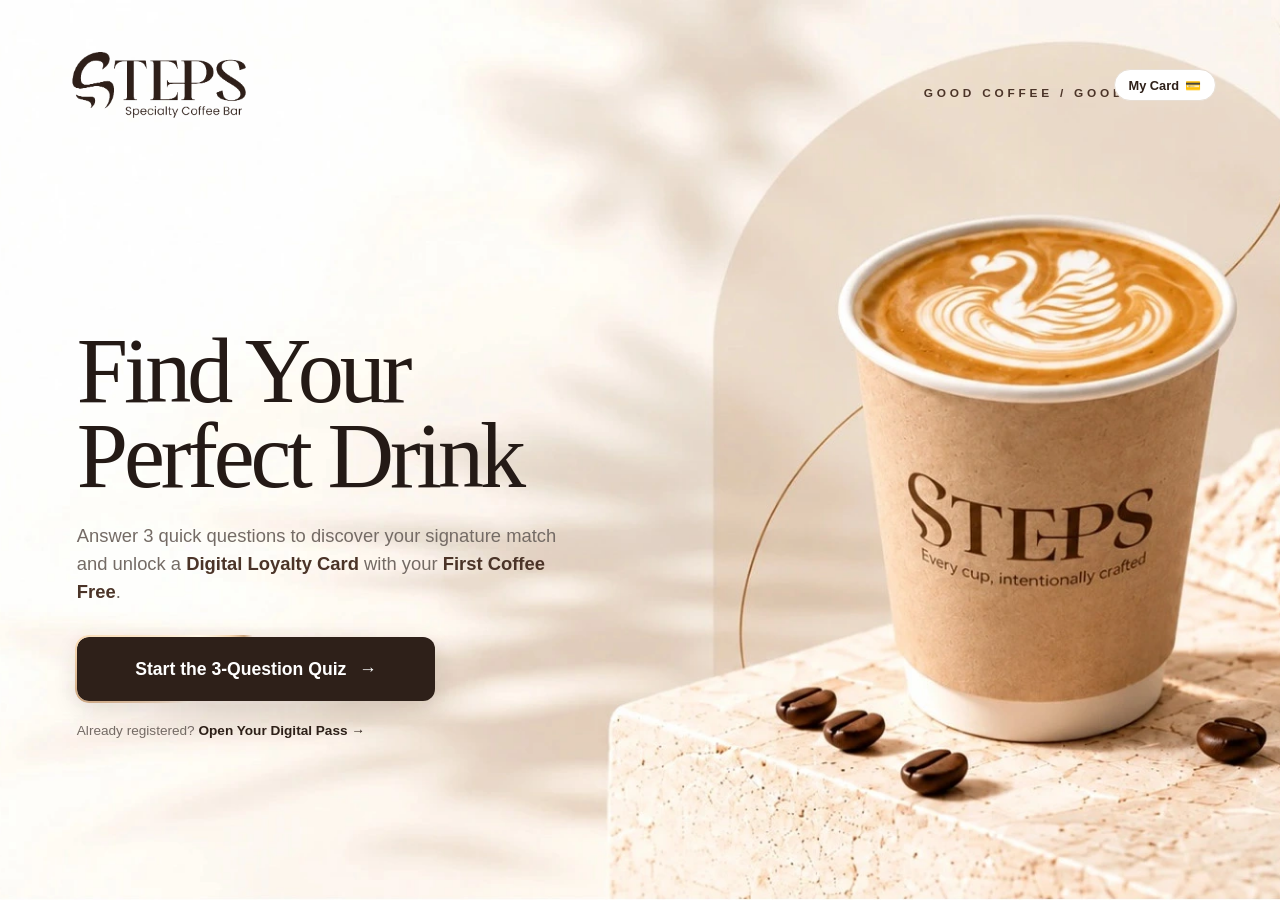
==== index.html @ a119cd67 "feat: STEPS Coffee Bar Quiz Funnel & Loyalty Portal production codebase" ====
<!doctype html>
<html lang="en">
<head>
    <meta charset="utf-8">
    <meta name="viewport" content="width=device-width, initial-scale=1">
    <meta name="theme-color" content="#fbf9f6">
    <meta name="description" content="Discover your perfect STEPS drink, claim your Digital Loyalty Card, and enjoy your first coffee free!">
    <title>Find Your Perfect Drink | STEPS Loyalty Card</title>
    <meta property="og:title" content="Find Your Perfect Drink | STEPS">
    <meta property="og:description" content="Take the 3-question quiz, discover your matched drink, and get a digital loyalty card with your first coffee free!">
    <meta property="og:type" content="website">
    <meta property="og:image" content="assets/images/banner-desktop.webp">
    <link rel="icon" type="image/png" href="assets/images/favicon.png">
    <link rel="preload" href="assets/images/steps-logo-brown.webp" as="image" type="image/webp">
    <link rel="stylesheet" href="assets/css/app.css">
    <script>
        window.STEPS_QUIZ = {
            submitUrl: "api/submit.php",
            totalQuestions: 3
        };
    </script>
    <script src="assets/js/app.js" defer></script>
</head>
<body>
<noscript><div class="noscript">Please enable JavaScript to take the quiz.</div></noscript>

<main class="app-shell" id="quiz-app">
    <!-- Header -->
    <header class="site-header" aria-label="STEPS Specialty Coffee Bar">
        <a href="#" class="brand-link" data-action="reset" aria-label="Go to start">
            <img class="brand-logo" src="assets/images/steps-logo-brown.webp" width="562" height="245" alt="STEPS Specialty Coffee Bar">
        </a>
        <div class="header-progress" id="header-progress" hidden>
            <div class="progress-track" aria-hidden="true"><span id="progress-fill"></span></div>
            <span class="progress-count" id="progress-count">01 / 03</span>
        </div>
        <div class="header-nav-right" id="header-nav-right">
            <a href="/card" class="header-card-btn">
                <span>My Card</span> 💳
            </a>
        </div>
    </header>

    <!-- SCREEN 1: Landing -->
    <section class="screen landing-screen is-active" data-screen="landing" aria-labelledby="landing-title">
        <p class="landing-strapline">
            <span class="landing-strapline-mobile">GOOD COFFEE FINDS GOOD PEOPLE</span>
            <span class="landing-strapline-desktop">GOOD COFFEE / GOOD PEOPLE</span>
        </p>
        <div class="landing-copy">
            <h1 id="landing-title">Find Your<br> Perfect Drink</h1>
            <p class="landing-subhead">Answer 3 quick questions to discover your signature match and unlock a <strong>Digital Loyalty Card</strong> with your <strong>First Coffee Free</strong>.</p>
            <button class="button button-primary" type="button" data-action="start">
                Start the 3-Question Quiz <span aria-hidden="true">→</span>
            </button>
            <p class="landing-existing-member">
                Already registered? <a href="/card">Open Your Digital Pass →</a>
            </p>
        </div>
        <div class="landing-visual" aria-hidden="true">
            <picture>
                <source media="(min-width: 900px)" srcset="assets/images/hero-bg.webp" type="image/webp">
                <img src="assets/images/mobile-bg.webp" width="941" height="1672" alt="STEPS Coffee">
            </picture>
        </div>
    </section>

    <!-- SCREEN 2: Question 1 (The Base) -->
    <section class="screen question-screen" data-screen="question" data-step="1" aria-labelledby="q1-title" hidden>
        <form class="question-form" data-question="q1">
            <fieldset>
                <legend class="visually-hidden">What are you in the mood for?</legend>
                <p class="eyebrow">Q1 — THE BASE</p>
                <h2 id="q1-title">What are you in the mood for?</h2>
                <div class="option-grid option-grid-4">
                    <label class="option-card">
                        <input type="radio" name="q1" value="iced_spanish_latte">
                        <span class="option-check" aria-hidden="true"></span>
                        <span class="option-icon">
                            <svg viewBox="0 0 24 24" aria-hidden="true"><path d="M18 8h1a4 4 0 0 1 0 8h-1M2 8h16v9a4 4 0 0 1-4 4H6a4 4 0 0 1-4-4V8ZM6 2v3M10 2v3M14 2v3"/></svg>
                        </span>
                        <span class="option-text">
                            <strong>Iced espresso coffee</strong>
                            <small>Bold, rich & freshly pulled</small>
                        </span>
                    </label>

                    <label class="option-card">
                        <input type="radio" name="q1" value="strawberry_matcha">
                        <span class="option-check" aria-hidden="true"></span>
                        <span class="option-icon">
                            <svg viewBox="0 0 24 24" aria-hidden="true"><path d="M11 20A7 7 0 0 1 9.8 6.1C15.5 5 17 4.48 19 2c1 2 2 4.18 2 8 0 5.5-4.5 10-10 10Z"/><path d="M2 21c0-3 1.85-5.36 5.08-6C9.5 14.52 12 13 13 12"/></svg>
                        </span>
                        <span class="option-text">
                            <strong>Japanese green tea</strong>
                            <small>Ceremonial grade matcha</small>
                        </span>
                    </label>

                    <label class="option-card">
                        <input type="radio" name="q1" value="passionfruit_mojito">
                        <span class="option-check" aria-hidden="true"></span>
                        <span class="option-icon">
                            <svg viewBox="0 0 24 24" aria-hidden="true"><path d="M8 2h8l2 16a3 3 0 0 1-3 3H9a3 3 0 0 1-3-3L8 2ZM6 6h12M12 9a1 1 0 1 0 0-2 1 1 0 0 0 0 2ZM10 13a1 1 0 1 0 0-2 1 1 0 0 0 0 2ZM14 15a1 1 0 1 0 0-2 1 1 0 0 0 0 2Z"/></svg>
                        </span>
                        <span class="option-text">
                            <strong>Fizzy fruit soda</strong>
                            <small>Bubbly, crisp & thirst-quenching</small>
                        </span>
                    </label>

                    <label class="option-card">
                        <input type="radio" name="q1" value="mocha_frappe">
                        <span class="option-check" aria-hidden="true"></span>
                        <span class="option-icon">
                            <svg viewBox="0 0 24 24" aria-hidden="true"><path d="M5 9h14l-2 12H7L5 9ZM7 9a5 5 0 0 1 10 0M12 2l2 4"/></svg>
                        </span>
                        <span class="option-text">
                            <strong>Blended ice & coffee</strong>
                            <small>Thick, frosty & decadent</small>
                        </span>
                    </label>
                </div>
            </fieldset>
            <div class="screen-actions">
                <button class="back-button" type="button" data-action="back" aria-label="Go back">
                    <svg viewBox="0 0 24 24" aria-hidden="true"><path d="m15 18-6-6 6-6"/><path d="M9 12h10"/></svg>
                </button>
                <button class="button button-primary next-button" type="submit" disabled>Next <span aria-hidden="true">→</span></button>
            </div>
        </form>
    </section>

    <!-- SCREEN 3: Question 2 (Flavor Addition) -->
    <section class="screen question-screen" data-screen="question" data-step="2" aria-labelledby="q2-title" hidden>
        <form class="question-form" data-question="q2">
            <fieldset>
                <legend class="visually-hidden">What flavor do you want to pair with it?</legend>
                <p class="eyebrow">Q2 — FLAVOR ADDITION</p>
                <h2 id="q2-title">What flavor do you want to pair with it?</h2>
                <div class="option-grid option-grid-4">
                    <label class="option-card">
                        <input type="radio" name="q2" value="iced_spanish_latte">
                        <span class="option-check" aria-hidden="true"></span>
                        <span class="option-icon">
                            <svg viewBox="0 0 24 24" aria-hidden="true"><path d="M12 2.69l5.66 5.66a8 8 0 1 1-11.31 0z"/><path d="M8 14c1.5 1.5 3 2 4.5 1"/></svg>
                        </span>
                        <span class="option-text">
                            <strong>Sweet condensed milk</strong>
                            <small>With velvety espresso</small>
                        </span>
                    </label>

                    <label class="option-card">
                        <input type="radio" name="q2" value="strawberry_matcha">
                        <span class="option-check" aria-hidden="true"></span>
                        <span class="option-icon">
                            <svg viewBox="0 0 24 24" aria-hidden="true"><path d="M12 2a3 3 0 0 0-3 3c0 .3.05.6.14.88C6.1 7.2 4 10.2 4 14a8 8 0 0 0 16 0c0-3.8-2.1-6.8-5.14-8.12.09-.28.14-.58.14-.88a3 3 0 0 0-3-3Z"/><circle cx="9" cy="13" r="1"/><circle cx="15" cy="13" r="1"/><circle cx="12" cy="16" r="1"/></svg>
                        </span>
                        <span class="option-text">
                            <strong>Sweet strawberry</strong>
                            <small>With vibrant green tea</small>
                        </span>
                    </label>

                    <label class="option-card">
                        <input type="radio" name="q2" value="passionfruit_mojito">
                        <span class="option-check" aria-hidden="true"></span>
                        <span class="option-icon">
                            <svg viewBox="0 0 24 24" aria-hidden="true"><path d="M12 21a9 9 0 0 0 9-9c0-4.97-4.03-9-9-9-2.5 0-4.5 1-6 2.5L12 12l-6 6c1.5 1.5 3.5 3 6 3Z"/><circle cx="12" cy="12" r="2"/></svg>
                        </span>
                        <span class="option-text">
                            <strong>Passionfruit & mint</strong>
                            <small>With sparkling soda</small>
                        </span>
                    </label>

                    <label class="option-card">
                        <input type="radio" name="q2" value="mocha_frappe">
                        <span class="option-check" aria-hidden="true"></span>
                        <span class="option-icon">
                            <svg viewBox="0 0 24 24" aria-hidden="true"><rect x="3" y="3" width="18" height="18" rx="3"/><path d="M3 9h18M3 15h18M9 3v18M15 3v18"/></svg>
                        </span>
                        <span class="option-text">
                            <strong>Dark chocolate</strong>
                            <small>With blended roast coffee</small>
                        </span>
                    </label>
                </div>
            </fieldset>
            <div class="screen-actions">
                <button class="back-button" type="button" data-action="back" aria-label="Go back">
                    <svg viewBox="0 0 24 24" aria-hidden="true"><path d="m15 18-6-6 6-6"/><path d="M9 12h10"/></svg>
                </button>
                <button class="button button-primary next-button" type="submit" disabled>Next <span aria-hidden="true">→</span></button>
            </div>
        </form>
    </section>

    <!-- SCREEN 4: Question 3 (The Vibe) -->
    <section class="screen question-screen" data-screen="question" data-step="3" aria-labelledby="q3-title" hidden>
        <form class="question-form" data-question="q3">
            <fieldset>
                <legend class="visually-hidden">What is your vibe today?</legend>
                <p class="eyebrow">Q3 — THE VIBE</p>
                <h2 id="q3-title">What is your vibe today?</h2>
                <div class="option-grid option-grid-4">
                    <label class="option-card">
                        <input type="radio" name="q3" value="iced_spanish_latte">
                        <span class="option-check" aria-hidden="true"></span>
                        <span class="option-icon">
                            <svg viewBox="0 0 24 24" aria-hidden="true"><polygon points="12 2 15.09 8.26 22 9.27 17 14.14 18.18 21.02 12 17.77 5.82 21.02 7 14.14 2 9.27 8.91 8.26 12 2"/></svg>
                        </span>
                        <span class="option-text">
                            <strong>The classic favorite</strong>
                            <small>Timeless, proven & beloved</small>
                        </span>
                    </label>

                    <label class="option-card">
                        <input type="radio" name="q3" value="strawberry_matcha">
                        <span class="option-check" aria-hidden="true"></span>
                        <span class="option-icon">
                            <svg viewBox="0 0 24 24" aria-hidden="true"><path d="m12 3-1.9 5.8a2 2 0 0 1-1.3 1.3L3 12l5.8 1.9a2 2 0 0 1 1.3 1.3L12 21l1.9-5.8a2 2 0 0 1 1.3-1.3L21 12l-5.8-1.9a2 2 0 0 1-1.3-1.3L12 3z"/></svg>
                        </span>
                        <span class="option-text">
                            <strong>Trendy & aesthetic</strong>
                            <small>Vibrant layers & modern vibes</small>
                        </span>
                    </label>

                    <label class="option-card">
                        <input type="radio" name="q3" value="passionfruit_mojito">
                        <span class="option-check" aria-hidden="true"></span>
                        <span class="option-icon">
                            <svg viewBox="0 0 24 24" aria-hidden="true"><circle cx="12" cy="12" r="5"/><path d="M12 1v2M12 21v2M4.22 4.22l1.42 1.42M18.36 18.36l1.42 1.42M1 12h2M21 12h2M4.22 19.78l1.42-1.42M18.36 5.64l1.42-1.42"/></svg>
                        </span>
                        <span class="option-text">
                            <strong>Tropical & chill</strong>
                            <small>Relaxing sunshine energy</small>
                        </span>
                    </label>

                    <label class="option-card">
                        <input type="radio" name="q3" value="mocha_frappe">
                        <span class="option-check" aria-hidden="true"></span>
                        <span class="option-icon">
                            <svg viewBox="0 0 24 24" aria-hidden="true"><path d="M20.84 4.61a5.5 5.5 0 0 0-7.78 0L12 5.67l-1.06-1.06a5.5 5.5 0 0 0-7.78 7.78l1.06 1.06L12 21.23l7.78-7.78 1.06-1.06a5.5 5.5 0 0 0 0-7.78z"/></svg>
                        </span>
                        <span class="option-text">
                            <strong>Pure indulgence</strong>
                            <small>Rich, dessert-like satisfaction</small>
                        </span>
                    </label>
                </div>
            </fieldset>
            <div class="screen-actions">
                <button class="back-button" type="button" data-action="back" aria-label="Go back">
                    <svg viewBox="0 0 24 24" aria-hidden="true"><path d="m15 18-6-6 6-6"/><path d="M9 12h10"/></svg>
                </button>
                <button class="button button-primary next-button" type="submit" disabled>Find My Drink <span aria-hidden="true">→</span></button>
            </div>
        </form>
    </section>

    <!-- SCREEN 5: Calculating Interstitial -->
    <section class="screen calculating-screen" data-screen="calculating" hidden>
        <div class="calculating-mark" aria-hidden="true">
            <span></span><span></span><span></span>
        </div>
        <p class="eyebrow">STEPS TASTE LAB</p>
        <h2>Finding your perfect match...</h2>
        <p>Analyzing your flavor profile and pairing with our specialty barista bar.</p>
    </section>

    <!-- SCREEN 6: Claim / Lead Capture -->
    <section class="screen claim-screen" data-screen="claim" aria-labelledby="claim-title" hidden>
        <div class="claim-layout">
            <div class="claim-intro">
                <p class="eyebrow">ONE LAST STEP</p>
                <h2 id="claim-title">Your reward is ready.</h2>
                <p>Enter your details to reveal your matched drink and activate your <strong>STEPS Digital Loyalty Card</strong>.</p>
                <div class="claim-perk-badge">
                    <span class="perk-icon">☕</span>
                    <div class="perk-text">
                        <strong>First Order: Free Coffee Included</strong>
                        <small>Enjoy your matched drink free upon visit</small>
                    </div>
                </div>
            </div>
            <form class="claim-form" id="claim-form" novalidate>
                <label for="full-name">Full Name</label>
                <div class="input-wrap">
                    <span aria-hidden="true">
                        <svg viewBox="0 0 24 24"><circle cx="8" cy="8" r="3"/><circle cx="17" cy="8" r="3"/><path d="M2 19v-2a5 5 0 0 1 10 0v2M12 19v-2a5 5 0 0 1 10 0v2"/></svg>
                    </span>
                    <input id="full-name" name="name" type="text" autocomplete="name" maxlength="120" required placeholder="Enter your full name">
                </div>

                <label for="mobile">Mobile Number <span class="label-hint">(11 digits: 010, 011, 012, or 015)</span></label>
                <div class="input-wrap">
                    <span aria-hidden="true">
                        <svg viewBox="0 0 24 24"><path d="M7 3h3l1.5 4-2 1.5a14 14 0 0 0 6 6l1.5-2L21 14v3a4 4 0 0 1-4 4C9.3 20.5 3.5 14.7 3 7a4 4 0 0 1 4-4Z"/></svg>
                    </span>
                    <input id="mobile" name="mobile" type="tel" autocomplete="tel" inputmode="tel" maxlength="15" required placeholder="010 1234 5678">
                </div>

                <p class="form-message" id="form-message" role="alert" aria-live="polite"></p>

                <div class="screen-actions">
                    <button class="back-button" type="button" data-action="back" aria-label="Go back">
                        <svg viewBox="0 0 24 24" aria-hidden="true"><path d="m15 18-6-6 6-6"/><path d="M9 12h10"/></svg>
                    </button>
                    <button class="button button-primary" type="submit">Reveal My Loyalty Card <span aria-hidden="true">→</span></button>
                </div>
            </form>
        </div>
    </section>

    <!-- SCREEN 7: Thanks / Loyalty Card Prize -->
    <section class="screen thanks-screen" data-screen="thanks" aria-labelledby="thanks-title" hidden>
        <p class="eyebrow">CONGRATULATIONS</p>
        <h2 id="thanks-title">Your perfect match is</h2>
        
        <div class="thanks-drink-wrap">
            <p class="thanks-drink">
                <svg aria-hidden="true" focusable="false" viewBox="0 0 24 24"><path d="M4 8h12v7a4 4 0 0 1-4 4H8a4 4 0 0 1-4-4V8Z"/><path d="M16 10h2a3 3 0 0 1 0 6h-2M7 4v2M11 4v2M15 4v2"/></svg>
                <span id="thanks-drink">Iced Spanish Latte</span>
            </p>
            <p class="thanks-drink-desc" id="thanks-drink-desc">Silky espresso combined with sweet condensed milk, served ice-cold.</p>
        </div>

        <!-- Reward Header -->
        <div class="thanks-reward">
            <p class="thanks-reward-prefix">YOU HAVE UNLOCKED</p>
            <p class="thanks-discount">STEPS DIGITAL LOYALTY CARD</p>
            <p class="thanks-reward-sub">Your 1st Stamp is ready: <strong>Free Coffee on your first order!</strong></p>
        </div>

        <!-- DIGITAL LOYALTY CARD CONTAINER -->
        <div class="loyalty-card-wrapper">
            <div class="loyalty-card" id="loyalty-card">
                <!-- Card Header -->
                <div class="loyalty-card-top">
                    <div class="loyalty-brand">
                        <img class="loyalty-logo" src="assets/images/steps-logo-brown.webp" alt="STEPS">
                        <span class="loyalty-subbrand">SPECIALTY COFFEE BAR</span>
                    </div>
                    <div style="display: flex; align-items: center; gap: .65rem;">
                        <svg viewBox="0 0 24 24" width="20" height="20" fill="none" stroke="#dfba73" stroke-width="2" stroke-linecap="round" aria-hidden="true" style="opacity: .85;"><path d="M7 6a10 10 0 0 1 0 12M11 8a6 6 0 0 1 0 8M15 10a2 2 0 0 1 0 4"/></svg>
                        <div class="loyalty-status-badge" id="card-status-pill">
                            <span class="status-dot"></span>
                            <span id="card-status-text">Pending Activation</span>
                        </div>
                    </div>
                </div>

                <!-- Cardholder Info -->
                <div class="loyalty-card-middle">
                    <div class="loyalty-member-info">
                        <span class="member-label">CARDHOLDER</span>
                        <strong class="member-name" id="card-holder-name">Special Guest</strong>
                    </div>
                    <div class="loyalty-member-id">
                        <span class="member-label">MEMBERSHIP PASS</span>
                        <strong class="member-pass" id="card-pass-id">STP-8924-EXP</strong>
                    </div>
                </div>

                <!-- 5-Stamp Reward Track -->
                <div class="loyalty-stamps-section">
                    <div class="stamps-header">
                        <span class="stamps-title">LOYALTY REWARDS LADDER</span>
                        <span class="stamps-count" id="stamps-count-label">Stamp 1 of 5 Ready</span>
                    </div>
                    <div class="stamps-grid" id="stamps-grid">
                        <!-- Stamp 1: Unlocked Free Coffee -->
                        <div class="stamp-slot is-unlocked is-active-reward" data-stamp="1">
                            <div class="stamp-badge">
                                <span class="stamp-icon">☕</span>
                                <span class="stamp-number">1</span>
                            </div>
                            <div class="stamp-meta">
                                <strong>Free Coffee</strong>
                                <small>1st Order Reward</small>
                            </div>
                            <span class="stamp-status-tag">Ready!</span>
                        </div>

                        <!-- Stamp 2: Locked -->
                        <div class="stamp-slot is-locked" data-stamp="2">
                            <div class="stamp-badge">
                                <span class="stamp-icon">🔒</span>
                                <span class="stamp-number">2</span>
                            </div>
                            <div class="stamp-meta">
                                <strong class="stamp-title">20% Off Pastry</strong>
                                <small class="stamp-desc">Locked</small>
                            </div>
                            <span class="stamp-status-tag">Locked</span>
                        </div>

                        <!-- Stamp 3: Locked -->
                        <div class="stamp-slot is-locked" data-stamp="3">
                            <div class="stamp-badge">
                                <span class="stamp-icon">🔒</span>
                                <span class="stamp-number">3</span>
                            </div>
                            <div class="stamp-meta">
                                <strong class="stamp-title">Free Size Upgrade</strong>
                                <small class="stamp-desc">Locked</small>
                            </div>
                            <span class="stamp-status-tag">Locked</span>
                        </div>

                        <!-- Stamp 4: Locked -->
                        <div class="stamp-slot is-locked" data-stamp="4">
                            <div class="stamp-badge">
                                <span class="stamp-icon">🔒</span>
                                <span class="stamp-number">4</span>
                            </div>
                            <div class="stamp-meta">
                                <strong class="stamp-title">Buy 1 Get 1 Free</strong>
                                <small class="stamp-desc">Locked</small>
                            </div>
                            <span class="stamp-status-tag">Locked</span>
                        </div>

                        <!-- Stamp 5: Locked -->
                        <div class="stamp-slot is-locked is-grand-prize" data-stamp="5">
                            <div class="stamp-badge">
                                <span class="stamp-icon">🔒</span>
                                <span class="stamp-number">5</span>
                            </div>
                            <div class="stamp-meta">
                                <strong class="stamp-title">Free Drink + VIP</strong>
                                <small class="stamp-desc">Locked</small>
                            </div>
                            <span class="stamp-status-tag">Grand Prize</span>
                        </div>
                    </div>
                </div>

                <!-- Activation / Card Actions -->
                <div class="loyalty-card-activation" id="card-activation-box">
                    <p class="activation-teaser">
                        <span class="lock-pulse">🔒</span>
                        The rest of your loyalty perks will appear once you activate your digital card!
                    </p>
                    <button class="button button-activate" id="btn-activate-card" type="button">
                        <span class="btn-sparkle">✨</span>
                        Activate Digital Loyalty Card
                        <span class="btn-arrow">→</span>
                    </button>
                </div>

                <!-- Active Card Footer (Hidden until activated) -->
                <div class="loyalty-card-barcode-wrap" id="card-barcode-box" hidden>
                    <div class="barcode-visual" aria-hidden="true">
                        <div class="barcode-bars"></div>
                    </div>
                    <div class="barcode-code">
                        <span id="barcode-display">STP-8924-EXP</span>
                    </div>
                    <div class="card-wallet-actions">
                        <button class="wallet-btn" id="btn-save-pass" type="button">
                            <svg viewBox="0 0 24 24" width="18" height="18"><path d="M21 15v4a2 2 0 0 1-2 2H5a2 2 0 0 1-2-2v-4M7 10l5 5 5-5M12 15V3"/></svg>
                            Save Pass to Device
                        </button>
                        <button class="wallet-btn secondary" id="btn-share-pass" type="button">
                            <svg viewBox="0 0 24 24" width="18" height="18"><circle cx="18" cy="5" r="3"/><circle cx="6" cy="12" r="3"/><circle cx="18" cy="19" r="3"/><line x1="8.59" y1="13.51" x2="15.42" y2="17.49"/><line x1="15.41" y1="6.51" x2="8.59" y2="10.49"/></svg>
                            Share Card
                        </button>
                    </div>
                </div>
            </div>
        </div>

        <!-- Redemption Guide -->
        <div class="thanks-instructions">
            <div class="instruction-item">
                <span class="inst-num">1</span>
                <p>Present this digital card to your barista when visiting <strong>STEPS</strong>.</p>
            </div>
            <div class="instruction-item">
                <span class="inst-num">2</span>
                <p>Order your matched drink & enjoy your <strong>first coffee completely free</strong>.</p>
            </div>
            <div class="instruction-item">
                <span class="inst-num">3</span>
                <p>Scan your card on each return visit to unlock stamps 2, 3, 4, and 5!</p>
            </div>
        </div>

        <p class="thanks-signoff">See you at STEPS.</p>
        <div style="margin-top: 1.8rem; display: flex; flex-direction: column; align-items: center; gap: .85rem; width: 100%;">
            <a href="/card" id="btn-open-dedicated-card" class="button-activate" style="max-width: 380px; text-decoration: none;">
                <span>View Dedicated Pass (/card)</span> →
            </a>
        </div>
    </section>

    <!-- Canvas for Confetti -->
    <canvas id="confetti-canvas" class="confetti-canvas" aria-hidden="true"></canvas>

    <!-- Already Completed Quiz Pop-Up Modal (3-Second Direct) -->
    <div class="already-registered-modal" id="already-registered-modal" role="dialog" aria-modal="true" aria-labelledby="modal-registered-title" hidden>
        <div class="modal-backdrop"></div>
        <div class="modal-card">
            <div class="modal-icon-badge">
                <span>💳</span>
            </div>
            
            <div class="modal-tag">
                <span>● Active VIP Pass Found</span>
            </div>

            <h3 class="modal-title" id="modal-registered-title">
                <span class="modal-title-highlight">You Already Completed the Quiz!</span>
            </h3>

            <p class="modal-desc">
                Your mobile number is already linked to your official <strong>STEPS Digital Loyalty Card</strong>. Each member receives 1 quiz attempt and 1 permanent card.
            </p>

            <div class="modal-timer-box">
                <div class="timer-label">
                    <span>Directing to your card in <strong id="modal-countdown">3</strong>s</span>
                    <span class="timer-dot"></span>
                </div>
                <div class="timer-progress-track">
                    <div class="timer-progress-fill" id="modal-progress-fill"></div>
                </div>
            </div>

            <button class="btn-modal-direct" id="btn-modal-open-now" type="button">
                Open My Card Now →
            </button>
        </div>
    </div>

    <div class="sr-status" id="sr-status" aria-live="polite"></div>
</main>
</body>
</html>
---- assets/css/app.css ----
:root {
    --brown: #2e2019;
    --brown-soft: #4b3428;
    --brown-card: #201610;
    --brown-card-dark: #140d0a;
    --gold: #c5a059;
    --gold-light: #f7e7c4;
    --gold-gradient: linear-gradient(135deg, #dfba73 0%, #c5a059 50%, #9e7a36 100%);
    --ink: #241a16;
    --white: #fff;
    --warm-white: #fbf9f6;
    --beige: #f3ece3;
    --border: #e7ded4;
    --muted: #746b65;
    --error: #8d2f23;
    --success: #2b7a4b;
    --radius-card: 14px;
    --radius-button: 12px;
    --shadow-soft: 0 12px 34px rgba(46, 32, 25, .055);
    --shadow-card: 0 20px 48px -10px rgba(32, 22, 16, 0.45);
    --serif: Georgia, "Times New Roman", serif;
    --sans: Inter, -apple-system, BlinkMacSystemFont, "Segoe UI", Roboto, Helvetica, Arial, sans-serif;
}

*, *::before, *::after {
    box-sizing: border-box;
}

html {
    color-scheme: light;
}

body {
    min-width: 320px;
    margin: 0;
    background: #f6f3ef;
    color: var(--ink);
    font-family: var(--sans);
    -webkit-font-smoothing: antialiased;
}

button, input {
    font: inherit;
}

button {
    color: inherit;
}

.noscript {
    padding: .75rem 1rem;
    background: var(--brown);
    color: var(--white);
    text-align: center;
}

.app-shell {
    position: relative;
    width: 100%;
    min-height: 100svh;
    overflow-x: hidden;
    background: var(--white);
}

/* Header */
.site-header {
    position: relative;
    z-index: 10;
    display: flex;
    align-items: center;
    justify-content: space-between;
    width: min(100% - 2rem, 1180px);
    height: 84px;
    margin: 0 auto;
}

.brand-link {
    display: block;
    text-decoration: none;
}

.brand-logo {
    display: block;
    width: 92px;
    height: auto;
    transition: transform 250ms ease;
}

.brand-logo:hover {
    transform: scale(1.02);
}

.header-progress {
    display: flex;
    align-items: center;
    flex: 1;
    gap: .85rem;
    max-width: 600px;
    margin-left: 1.25rem;
}

.progress-track {
    position: relative;
    width: 100%;
    height: 4px;
    overflow: hidden;
    border-radius: 99px;
    background: var(--border);
}

.progress-track span {
    display: block;
    width: 33.33%;
    height: 100%;
    border-radius: inherit;
    background: var(--brown);
    transition: width 350ms cubic-bezier(0.4, 0, 0.2, 1);
}

.progress-count {
    min-width: 48px;
    color: var(--muted);
    font-size: .74rem;
    letter-spacing: .04em;
    font-weight: 600;
}

.header-nav-right {
    display: flex;
    align-items: center;
    margin-left: auto;
}

.header-card-btn {
    display: inline-flex;
    align-items: center;
    gap: .4rem;
    padding: .45rem .85rem;
    border-radius: 99px;
    border: 1px solid var(--border);
    background: var(--white);
    color: var(--brown);
    text-decoration: none;
    font-size: .8rem;
    font-weight: 600;
    transition: all 200ms ease;
}

.header-card-btn:hover {
    border-color: var(--brown);
    background: var(--beige);
    transform: translateY(-1px);
}

.landing-existing-member {
    margin: 1.15rem 0 0;
    color: var(--muted);
    font-size: .85rem;
}

.landing-existing-member a {
    color: var(--brown);
    font-weight: 600;
    text-decoration: none;
    transition: color 150ms ease;
}

.landing-existing-member a:hover {
    color: var(--brown-soft);
    text-decoration: none;
}

/* Screens */
.screen {
    width: min(100% - 2rem, 1180px);
    min-height: calc(100svh - 84px);
    margin: 0 auto;
    padding: 2rem 0 3.5rem;
}

.screen.is-active {
    animation: enter 380ms ease both;
}

@keyframes enter {
    from { opacity: 0; transform: translateY(12px); }
    to { opacity: 1; transform: translateY(0); }
}

.eyebrow {
    margin: 0 0 .9rem;
    color: var(--brown-soft);
    font-size: .72rem;
    font-weight: 700;
    letter-spacing: .22em;
    line-height: 1.4;
    text-transform: uppercase;
}

h1, h2, h3 {
    margin: 0;
    font-family: var(--serif);
    font-weight: 400;
    letter-spacing: -.045em;
    line-height: .98;
}

h1 { font-size: clamp(3.2rem, 11vw, 6.2rem); }
h2 { font-size: clamp(2.2rem, 7vw, 4.4rem); }
h3 { font-size: clamp(1.8rem, 5.5vw, 3.2rem); }

p { line-height: 1.6; }

/* Buttons */
.button {
    display: inline-flex;
    min-height: 52px;
    align-items: center;
    justify-content: center;
    gap: .8rem;
    padding: .85rem 1.6rem;
    border: 0;
    border-radius: var(--radius-button);
    cursor: pointer;
    font-weight: 600;
    transition: transform 220ms ease, background-color 220ms ease, box-shadow 220ms ease, opacity 220ms ease;
    text-decoration: none;
}

.button:hover:not(:disabled) {
    transform: translateY(-2px);
}

.button:active:not(:disabled) {
    transform: translateY(0);
}

.button:disabled {
    cursor: not-allowed;
    opacity: .4;
}

.button-primary {
    background: var(--brown);
    color: var(--white);
    box-shadow: 0 8px 24px rgba(46, 32, 25, .12);
}

.button-primary:hover:not(:disabled) {
    background: var(--brown-soft);
}

/* Landing CTA Animated Glow Border */
.landing-screen .button-primary {
    position: relative;
    z-index: 0;
    isolation: isolate;
    overflow: visible;
}

.landing-screen .button-primary::before {
    content: '';
    position: absolute;
    z-index: 1;
    inset: -2px;
    padding: 2px;
    border-radius: calc(var(--radius-button) + 2px);
    pointer-events: none;
    background: conic-gradient(from var(--landing-cta-outline-angle), transparent 0 244deg, rgba(188, 140, 92, .72) 260deg, rgba(247, 216, 177, .95) 278deg, rgba(255, 248, 232, 1) 300deg, rgba(247, 216, 177, .95) 322deg, rgba(188, 140, 92, .72) 340deg, transparent 354deg, transparent 360deg);
    -webkit-mask: linear-gradient(#000 0 0) content-box, linear-gradient(#000 0 0);
    -webkit-mask-composite: xor;
    mask-composite: exclude;
    filter: drop-shadow(0 0 4px rgba(255, 244, 225, .5));
    animation: landing-cta-outline 2.6s linear infinite;
}

.landing-screen .button-primary:hover::before,
.landing-screen .button-primary:focus-visible::before {
    animation-play-state: paused;
    filter: none;
}

@property --landing-cta-outline-angle {
    syntax: '<angle>';
    inherits: false;
    initial-value: 0deg;
}

@keyframes landing-cta-outline {
    to { --landing-cta-outline-angle: 1turn; }
}

.button:focus-visible,
.back-button:focus-visible,
.option-card:has(input:focus-visible),
input:focus-visible {
    outline: 3px solid rgba(75, 52, 40, .35);
    outline-offset: 3px;
}

/* Landing Screen */
.landing-screen {
    position: relative;
    display: grid;
    grid-template-rows: auto minmax(0, 1fr);
    gap: 1.5rem;
    align-content: start;
    padding: 1rem 0 0;
}

.landing-strapline,
.landing-strapline-mobile,
.landing-strapline-desktop {
    display: none;
}

.landing-copy {
    position: relative;
    z-index: 2;
}

.landing-subhead {
    max-width: 32rem;
    margin: 1.2rem 0 1.6rem;
    color: var(--muted);
    font-size: 1.05rem;
    line-height: 1.5;
}

.landing-subhead strong {
    color: var(--brown-soft);
}

.landing-copy .button {
    width: 100%;
    min-height: 56px;
    font-size: .88rem;
}

.landing-visual {
    position: relative;
    min-height: 0;
    overflow: hidden;
}

.landing-visual picture,
.landing-visual img {
    display: block;
    width: 100%;
    height: 100%;
    object-fit: cover;
    object-position: center bottom;
}

/* Question Screens */
.question-screen {
    max-width: 1120px;
}

.question-form,
.question-form fieldset {
    min-height: 100%;
}

.question-form {
    display: flex;
    flex-direction: column;
}

fieldset {
    min-width: 0;
    margin: 0;
    padding: 0;
    border: 0;
}

.question-screen h2 {
    max-width: 900px;
    margin-bottom: 1.75rem;
}

.option-grid {
    display: grid;
    gap: .85rem;
}

.option-grid-4 {
    grid-template-columns: repeat(2, minmax(0, 1fr));
}

.option-card {
    position: relative;
    display: flex;
    min-height: 110px;
    align-items: center;
    gap: 1.1rem;
    padding: 1.1rem 1.25rem;
    border: 1px solid var(--border);
    border-radius: var(--radius-card);
    background: var(--white);
    cursor: pointer;
    transition: border-color 220ms ease, background-color 220ms ease, box-shadow 220ms ease, transform 220ms ease;
}

.option-card:hover {
    border-color: #cab8a8;
    transform: translateY(-2px);
    box-shadow: 0 8px 20px rgba(46, 32, 25, .04);
}

.option-card:has(input:checked) {
    border-color: var(--brown);
    background: #fdfbf9;
    box-shadow: 0 8px 24px rgba(46, 32, 25, .07);
}

.option-card input {
    position: absolute;
    width: 1px;
    height: 1px;
    opacity: 0;
}

.option-check {
    position: absolute;
    top: 1rem;
    right: 1rem;
    width: 18px;
    height: 18px;
    border: 1px solid #b3a499;
    border-radius: 50%;
    transition: all 200ms ease;
}

.option-card:has(input:checked) .option-check {
    border: 5px solid var(--brown);
    background: var(--white);
}

.option-icon {
    display: grid;
    flex: 0 0 54px;
    width: 54px;
    height: 54px;
    place-items: center;
    border-radius: 50%;
    background: var(--beige);
    color: var(--brown-soft);
    transition: background-color 200ms ease, color 200ms ease;
}

.option-card:hover .option-icon {
    background: #ebe2d6;
}

.option-card:has(input:checked) .option-icon {
    background: var(--brown);
    color: var(--white);
}

.option-icon svg {
    width: 27px;
    height: 27px;
    fill: none;
    stroke: currentColor;
    stroke-linecap: round;
    stroke-linejoin: round;
    stroke-width: 1.6;
}

.option-text {
    display: grid;
    gap: .25rem;
    padding-right: 1.25rem;
}

.option-text strong {
    font-family: var(--serif);
    font-size: 1.2rem;
    font-weight: 400;
    line-height: 1.15;
    color: var(--brown);
}

.option-text small {
    color: var(--muted);
    font-size: .84rem;
    line-height: 1.35;
}

.screen-actions {
    display: flex;
    align-items: center;
    justify-content: space-between;
    gap: 1rem;
    margin-top: 1.6rem;
}

.screen-actions .button {
    min-width: 142px;
}

.back-button {
    display: grid;
    width: 48px;
    height: 48px;
    place-items: center;
    border: 1px solid var(--border);
    border-radius: 50%;
    background: var(--white);
    cursor: pointer;
    transition: background-color 200ms ease, border-color 200ms ease;
}

.back-button:hover {
    background: var(--beige);
    border-color: #cab8a8;
}

.back-button svg {
    width: 22px;
    height: 22px;
    fill: none;
    stroke: currentColor;
    stroke-linecap: round;
    stroke-linejoin: round;
    stroke-width: 1.7;
}

/* Calculating Interstitial */
.calculating-screen {
    display: grid;
    align-content: center;
    justify-items: center;
    text-align: center;
    min-height: calc(100svh - 120px);
}

.calculating-screen h2 {
    max-width: 680px;
    margin-bottom: .8rem;
}

.calculating-screen > p:last-child {
    max-width: 480px;
    color: var(--muted);
    font-size: 1.05rem;
}

.calculating-mark {
    display: flex;
    gap: .55rem;
    margin-bottom: 2rem;
}

.calculating-mark span {
    width: 11px;
    height: 11px;
    border-radius: 50%;
    background: var(--brown);
    animation: pulse 900ms ease-in-out infinite alternate;
}

.calculating-mark span:nth-child(2) { animation-delay: 180ms; }
.calculating-mark span:nth-child(3) { animation-delay: 360ms; }

@keyframes pulse {
    to { opacity: .25; transform: translateY(-8px); }
}

/* Claim / Lead Capture Screen */
.claim-layout {
    display: grid;
    gap: 2.25rem;
    align-items: start;
}

.claim-intro > p:last-child {
    color: var(--muted);
    font-size: 1.05rem;
}

.claim-perk-badge {
    display: inline-flex;
    align-items: center;
    gap: 1rem;
    margin-top: 1.5rem;
    padding: .85rem 1.25rem;
    background: #fbf6ee;
    border: 1px solid #e5d5c5;
    border-radius: var(--radius-card);
}

.claim-perk-badge .perk-icon {
    font-size: 1.8rem;
}

.claim-perk-badge .perk-text strong {
    display: block;
    color: var(--brown);
    font-size: .95rem;
}

.claim-perk-badge .perk-text small {
    color: var(--muted);
    font-size: .8rem;
}

.claim-form {
    width: 100%;
    max-width: 620px;
}

.claim-form > label {
    display: block;
    margin: 1.1rem 0 .45rem;
    font-size: .84rem;
    font-weight: 650;
    color: var(--brown);
}

.label-hint {
    font-size: .76rem;
    font-weight: 400;
    color: var(--muted);
    margin-left: .35rem;
}

.input-wrap {
    position: relative;
}

.input-wrap > span {
    position: absolute;
    top: 50%;
    left: 1rem;
    display: grid;
    width: 20px;
    height: 20px;
    place-items: center;
    color: var(--brown);
    transform: translateY(-50%);
}

.input-wrap svg {
    width: 18px;
    height: 18px;
    fill: none;
    stroke: currentColor;
    stroke-linecap: round;
    stroke-linejoin: round;
    stroke-width: 1.6;
}

.input-wrap input {
    width: 100%;
    min-height: 54px;
    padding: .8rem 1rem .8rem 3.1rem;
    border: 1px solid var(--border);
    border-radius: 11px;
    background: rgba(255, 255, 255, .9);
    color: var(--ink);
    font-size: .95rem;
    transition: border-color 200ms ease, box-shadow 200ms ease;
}

.input-wrap input:focus {
    border-color: var(--brown);
    box-shadow: 0 0 0 3px rgba(46, 32, 25, .1);
}

.input-wrap input::placeholder {
    color: #a59a92;
}

.input-wrap input[aria-invalid="true"] {
    border-color: var(--error);
}

.form-message {
    min-height: 1.4rem;
    margin: .8rem 0 -.35rem;
    color: var(--error);
    font-size: .84rem;
}

.claim-form .screen-actions .button {
    flex: 1;
}

/* ========================================================
   THANKS SCREEN & DIGITAL LOYALTY CARD (LUXURY APPLE WALLET)
   ======================================================== */
.thanks-screen {
    display: grid;
    align-content: center;
    justify-items: center;
    grid-auto-rows: max-content;
    text-align: center;
    padding: 3rem 1.5rem 5rem;
    border-radius: 28px;
    background: radial-gradient(circle at 50% 10%, #2a1b13 0%, #160e0a 60%, #0b0604 100%);
    color: #fcf9f5;
    box-shadow: 0 24px 70px rgba(0, 0, 0, 0.6);
    border: 1px solid rgba(223, 186, 115, 0.2);
}

.thanks-screen .eyebrow {
    display: flex;
    align-items: center;
    gap: 1.25rem;
    margin: 0 0 1.25rem;
    color: #dfba73;
    font-size: .74rem;
    font-weight: 700;
    letter-spacing: .38em;
    text-transform: uppercase;
}

.thanks-screen .eyebrow::before,
.thanks-screen .eyebrow::after {
    width: clamp(35px, 8vw, 76px);
    height: 1px;
    content: '';
    background: rgba(223, 186, 115, 0.4);
}

.thanks-screen h2 {
    max-width: 18ch;
    color: #ffffff;
    font-family: var(--serif);
    font-size: clamp(2.3rem, 6.5vw, 4.2rem);
    line-height: 1.05;
    text-shadow: 0 2px 20px rgba(0, 0, 0, 0.4);
}

.thanks-drink-wrap {
    margin-top: 1.25rem;
    display: flex;
    flex-direction: column;
    align-items: center;
    gap: .65rem;
}

.thanks-drink {
    display: inline-flex;
    width: fit-content;
    max-width: calc(100vw - 2rem);
    align-items: center;
    justify-content: center;
    gap: .75rem;
    margin: 0;
    padding: .85rem 2.2rem;
    border: 1.5px solid rgba(223, 186, 115, 0.5);
    border-radius: 999px;
    background: rgba(223, 186, 115, 0.12);
    color: #f8e5bd;
    font-family: var(--serif);
    font-size: clamp(1.4rem, 4.8vw, 2.3rem);
    font-weight: 400;
    letter-spacing: -.02em;
    line-height: 1;
    backdrop-filter: blur(10px);
    box-shadow: 0 8px 24px rgba(223, 186, 115, .2);
}

.thanks-drink svg {
    width: 24px;
    height: 24px;
    flex: 0 0 auto;
    fill: none;
    stroke: #dfba73;
    stroke-linecap: round;
    stroke-linejoin: round;
    stroke-width: 1.8;
}

.thanks-drink-desc {
    max-width: 32rem;
    margin: 0;
    color: #c9b9ac;
    font-size: .95rem;
    font-style: italic;
}

.thanks-reward {
    display: grid;
    justify-items: center;
    gap: .4rem;
    margin: 2.2rem 0 1.5rem;
}

.thanks-reward-prefix {
    margin: 0;
    color: #dfba73;
    font-family: var(--sans);
    font-size: .75rem;
    font-weight: 700;
    letter-spacing: .25em;
    text-transform: uppercase;
}

.thanks-discount {
    margin: 0;
    font-family: var(--serif);
    font-size: clamp(1.8rem, 5.2vw, 2.9rem);
    color: #ffffff;
    letter-spacing: -.02em;
    line-height: 1.1;
}

.thanks-reward-sub {
    margin: .2rem 0 0;
    color: #cbbbae;
    font-size: 1.05rem;
}

.thanks-reward-sub strong {
    color: #dfba73;
}

/* ========================================================
   THE OBSIDIAN & GOLD VIP LOYALTY PASS (APPLE WALLET PASS)
   ======================================================== */
.loyalty-card-wrapper {
    width: 100%;
    max-width: 520px;
    margin: 1.5rem auto 2.5rem;
    perspective: 1200px;
}

.loyalty-card {
    position: relative;
    border-radius: 24px;
    padding: 2.2rem 1.85rem 1.95rem;
    background: 
        radial-gradient(circle at 90% 0%, rgba(223, 186, 115, 0.22) 0%, transparent 45%),
        radial-gradient(circle at 10% 100%, rgba(223, 186, 115, 0.08) 0%, transparent 40%),
        linear-gradient(155deg, #221610 0%, #150d09 55%, #0b0604 100%);
    color: #ffffff;
    box-shadow: 0 24px 60px -10px rgba(0, 0, 0, 0.85), 0 0 35px rgba(223, 186, 115, 0.15);
    border: 1.5px solid rgba(223, 186, 115, 0.45);
    overflow: hidden;
    text-align: left;
    transition: transform 400ms cubic-bezier(0.4, 0, 0.2, 1), box-shadow 400ms ease;
}

/* Top Holographic Shine Line */
.loyalty-card::before {
    content: '';
    position: absolute;
    top: 0;
    left: 0;
    right: 0;
    height: 2px;
    background: linear-gradient(90deg, transparent, rgba(255, 255, 255, 0.8), #dfba73, transparent);
    z-index: 2;
}

.loyalty-card.is-activated {
    border-color: rgba(223, 186, 115, 0.85);
    box-shadow: 0 30px 70px -10px rgba(0, 0, 0, 0.9), 0 0 45px rgba(223, 186, 115, 0.35);
    animation: cardGlow 1.2s ease forwards;
}

@keyframes cardGlow {
    0% { transform: scale(0.98); }
    50% { transform: scale(1.02); }
    100% { transform: scale(1); }
}

/* Card Header */
.loyalty-card-top {
    display: flex;
    align-items: center;
    justify-content: space-between;
    padding-bottom: 1.25rem;
    border-bottom: 1px solid rgba(223, 186, 115, 0.18);
}

.loyalty-brand {
    display: flex;
    flex-direction: column;
    gap: .25rem;
}

.loyalty-logo {
    width: 90px;
    height: auto;
    filter: brightness(0) invert(1);
    opacity: .98;
}

.loyalty-subbrand {
    font-size: .65rem;
    letter-spacing: .28em;
    color: #dfba73;
    font-weight: 700;
}

.loyalty-status-badge {
    display: inline-flex;
    align-items: center;
    gap: .5rem;
    padding: .4rem .9rem;
    border-radius: 999px;
    background: rgba(223, 186, 115, 0.12);
    border: 1px solid rgba(223, 186, 115, 0.35);
    font-size: .74rem;
    font-weight: 700;
    color: #f7e7c4;
    letter-spacing: .02em;
}

.loyalty-status-badge .status-dot {
    width: 8px;
    height: 8px;
    border-radius: 50%;
    background: #dfba73;
    box-shadow: 0 0 10px #dfba73;
    animation: pulseDot 2s infinite ease-in-out;
}

@keyframes pulseDot {
    0%, 100% { opacity: 1; transform: scale(1); }
    50% { opacity: .4; transform: scale(0.85); }
}

.loyalty-status-badge.active {
    background: rgba(43, 122, 75, 0.25);
    border-color: rgba(64, 185, 115, 0.5);
    color: #79f2af;
}

.loyalty-status-badge.active .status-dot {
    background: #40b973;
    box-shadow: 0 0 12px #40b973;
}

/* Cardholder Info */
.loyalty-card-middle {
    display: flex;
    justify-content: space-between;
    align-items: flex-end;
    margin: 1.4rem 0 1.5rem;
}

.member-label {
    display: block;
    font-family: var(--sans);
    font-size: .66rem;
    color: #a49488;
    letter-spacing: .2em;
    font-weight: 700;
    margin-bottom: .35rem;
}

.member-name {
    font-family: var(--sans);
    font-size: 1.25rem;
    color: #ffffff;
    font-weight: 700;
    letter-spacing: .04em;
    text-transform: uppercase;
}

.member-pass {
    display: inline-block;
    font-family: 'SF Mono', 'Roboto Mono', Menlo, monospace;
    font-size: .95rem;
    font-weight: 700;
    color: #dfba73;
    letter-spacing: .12em;
    background: rgba(223, 186, 115, 0.1);
    padding: .25rem .65rem;
    border-radius: 8px;
    border: 1px solid rgba(223, 186, 115, 0.25);
}

/* Stamps Section */
.loyalty-stamps-section {
    background: rgba(0, 0, 0, 0.35);
    border: 1px solid rgba(223, 186, 115, 0.22);
    border-radius: 18px;
    padding: 1.25rem 1.15rem 1.15rem;
    margin-bottom: 1.35rem;
    backdrop-filter: blur(10px);
}

.stamps-header {
    display: flex;
    justify-content: space-between;
    align-items: center;
    margin-bottom: 1.15rem;
    padding: 0 .2rem;
}

.stamps-title {
    font-size: .7rem;
    font-weight: 800;
    letter-spacing: .22em;
    color: #dfba73;
    text-transform: uppercase;
}

.stamps-count {
    font-size: .76rem;
    color: #ded1c7;
    font-weight: 600;
}

/* 5-Stamp Grid (Zero Overflow, Perfectly Balanced) */
.stamps-grid {
    display: grid;
    grid-template-columns: repeat(5, minmax(0, 1fr));
    gap: .35rem;
    width: 100%;
    box-sizing: border-box;
    position: relative;
}

.stamp-slot {
    position: relative;
    display: flex;
    flex-direction: column;
    align-items: center;
    text-align: center;
    padding: .75rem .15rem .65rem;
    border-radius: 12px;
    background: rgba(255, 255, 255, 0.04);
    border: 1px solid rgba(255, 255, 255, 0.08);
    transition: all 350ms cubic-bezier(0.4, 0, 0.2, 1);
    overflow: hidden;
    min-width: 0;
    width: 100%;
    box-sizing: border-box;
}

.stamp-slot .stamp-badge {
    position: relative;
    display: grid;
    place-items: center;
    width: 38px;
    height: 38px;
    border-radius: 50%;
    background: rgba(255, 255, 255, 0.06);
    border: 1px dashed rgba(223, 186, 115, 0.3);
    margin-bottom: .4rem;
    transition: all 300ms ease;
    flex-shrink: 0;
}

.stamp-slot .stamp-icon {
    font-size: 1.2rem;
    line-height: 1;
}

.stamp-slot .stamp-number {
    display: none;
}

.stamp-meta {
    display: flex;
    flex-direction: column;
    gap: .15rem;
    width: 100%;
    box-sizing: border-box;
    padding: 0 .1rem;
    overflow: hidden;
}

.stamp-meta strong {
    font-family: var(--sans);
    font-size: clamp(0.55rem, 1.8vw, 0.68rem);
    font-weight: 700;
    color: #ffffff;
    line-height: 1.2;
    text-align: center;
    word-break: break-word;
    display: -webkit-box;
    -webkit-line-clamp: 2;
    -webkit-box-orient: vertical;
    overflow: hidden;
}

.stamp-meta small {
    font-size: clamp(0.5rem, 1.5vw, 0.58rem);
    color: #b5a498;
    line-height: 1.2;
    text-align: center;
    word-break: break-word;
    display: -webkit-box;
    -webkit-line-clamp: 2;
    -webkit-box-orient: vertical;
    overflow: hidden;
}

.stamp-status-tag {
    margin-top: .4rem;
    display: inline-block;
    padding: .15rem .35rem;
    border-radius: 99px;
    font-size: .54rem;
    font-weight: 800;
    text-transform: uppercase;
    letter-spacing: .05em;
    background: rgba(255, 255, 255, 0.08);
    color: #cbbbae;
    white-space: nowrap;
}

/* Stamp 1: Unlocked Golden State */
.stamp-slot.is-unlocked {
    background: linear-gradient(180deg, rgba(223, 186, 115, 0.22) 0%, rgba(197, 160, 89, 0.08) 100%);
    border: 1.5px solid #dfba73;
    box-shadow: 0 0 18px rgba(223, 186, 115, 0.25);
}

.stamp-slot.is-unlocked .stamp-badge {
    background: linear-gradient(135deg, #f7e6bb 0%, #dfba73 50%, #b88a38 100%);
    border: none;
    box-shadow: 0 0 16px rgba(223, 186, 115, 0.5);
}

.stamp-slot.is-unlocked .stamp-status-tag {
    background: #dfba73;
    color: #170e0a;
}

/* Locked Stamps: Clean Frosted Appearance (No messy blur!) */
.stamp-slot.is-locked {
    opacity: .85;
}

.stamp-slot.is-locked .stamp-badge {
    background: rgba(0, 0, 0, 0.3);
    border-color: rgba(223, 186, 115, 0.2);
}

.stamp-slot.is-locked .stamp-meta strong {
    color: #e2d7ce;
}

.stamp-slot.is-locked .stamp-meta small {
    color: #8c7d72;
}

.stamp-slot.is-locked .stamp-status-tag {
    background: rgba(255, 255, 255, 0.05);
    color: #9e8e82;
}

/* Revealed State Upon Activation */
.stamp-slot.is-locked.is-revealed {
    opacity: 1;
    animation: stampReveal 500ms ease forwards;
}

.stamp-slot.is-locked.is-revealed .stamp-badge {
    background: rgba(223, 186, 115, 0.18);
    border-color: #dfba73;
}

.stamp-slot.is-locked.is-revealed .stamp-status-tag {
    background: rgba(223, 186, 115, 0.25);
    color: #f7e7c4;
}

@keyframes stampReveal {
    0% { transform: scale(0.92); }
    50% { transform: scale(1.06); }
    100% { transform: scale(1); }
}

/* Card Activation Box & Radiant Gold Button */
.loyalty-card-activation {
    text-align: center;
    padding: .5rem 0 .25rem;
}

.activation-teaser {
    margin: 0 0 1.15rem;
    font-size: .88rem;
    color: #e5d7cc;
    line-height: 1.45;
    background: rgba(223, 186, 115, 0.08);
    border: 1px solid rgba(223, 186, 115, 0.2);
    padding: .75rem 1rem;
    border-radius: 12px;
}

.lock-pulse {
    display: inline-block;
    animation: lockHop 1.8s ease infinite;
}

@keyframes lockHop {
    0%, 100% { transform: translateY(0); }
    50% { transform: translateY(-4px); }
}

.button-activate {
    width: 100%;
    min-height: 56px;
    background: linear-gradient(135deg, #f7e6bb 0%, #dfba73 50%, #c49641 100%);
    color: #170e0a;
    font-family: var(--sans);
    font-size: 1rem;
    font-weight: 800;
    letter-spacing: .03em;
    border: none;
    border-radius: 14px;
    box-shadow: 0 10px 28px rgba(223, 186, 115, 0.4), inset 0 1px 1px rgba(255, 255, 255, 0.8);
    display: inline-flex;
    align-items: center;
    justify-content: center;
    gap: .75rem;
    cursor: pointer;
    transition: transform 220ms ease, box-shadow 220ms ease;
}

.button-activate:hover {
    transform: translateY(-2px);
    box-shadow: 0 14px 36px rgba(223, 186, 115, 0.55), inset 0 1px 1px rgba(255, 255, 255, 0.95);
    background: linear-gradient(135deg, #fff0c9 0%, #ebd08d 50%, #d4a54c 100%);
}

.btn-sparkle {
    font-size: 1.25rem;
}

/* Barcode Section (After Activation) */
.loyalty-card-barcode-wrap {
    padding-top: 1rem;
    border-top: 1px dashed rgba(223, 186, 115, 0.3);
    animation: enter 450ms ease forwards;
}

.barcode-visual {
    width: 100%;
    height: 56px;
    background: #ffffff;
    border-radius: 8px;
    padding: 8px 14px;
    display: flex;
    align-items: center;
    justify-content: center;
    box-shadow: 0 4px 12px rgba(0, 0, 0, 0.3);
}

.barcode-bars {
    width: 100%;
    height: 100%;
    background: repeating-linear-gradient(
        90deg,
        #111 0px,
        #111 2px,
        transparent 2px,
        transparent 4px,
        #111 4px,
        #111 7px,
        transparent 7px,
        transparent 8px,
        #111 8px,
        #111 10px,
        transparent 10px,
        transparent 13px,
        #111 13px,
        #111 16px,
        transparent 16px,
        transparent 18px
    );
}

.barcode-code {
    text-align: center;
    margin-top: .5rem;
    font-family: 'SF Mono', monospace;
    font-size: .88rem;
    letter-spacing: .25em;
    color: #dfba73;
    font-weight: 700;
}

.card-wallet-actions {
    display: flex;
    gap: .75rem;
    margin-top: 1.25rem;
}

.wallet-btn {
    flex: 1;
    display: inline-flex;
    align-items: center;
    justify-content: center;
    gap: .55rem;
    padding: .8rem 1rem;
    border-radius: 12px;
    border: 1px solid rgba(223, 186, 115, 0.45);
    background: rgba(223, 186, 115, 0.15);
    color: #f7e7c4;
    font-size: .86rem;
    font-weight: 700;
    cursor: pointer;
    transition: all 200ms ease;
}

.wallet-btn:hover {
    background: rgba(223, 186, 115, 0.28);
    border-color: #dfba73;
    transform: translateY(-1px);
}

.wallet-btn.secondary {
    background: rgba(255, 255, 255, 0.06);
    border-color: rgba(255, 255, 255, 0.15);
    color: #ffffff;
}

.wallet-btn.secondary:hover {
    background: rgba(255, 255, 255, 0.12);
}

.wallet-btn svg {
    stroke: currentColor;
    fill: none;
    stroke-width: 1.8;
    stroke-linecap: round;
    stroke-linejoin: round;
}

/* Redemption Instructions (Dark Luxury Glassmorphic) */
.thanks-instructions {
    max-width: 520px;
    margin: 0 auto;
    display: grid;
    gap: .85rem;
    text-align: left;
}

.instruction-item {
    display: flex;
    align-items: center;
    gap: 1.15rem;
    padding: 1rem 1.25rem;
    border-radius: 16px;
    background: rgba(255, 255, 255, 0.05);
    border: 1px solid rgba(223, 186, 115, 0.22);
    backdrop-filter: blur(10px);
    box-shadow: 0 8px 24px rgba(0, 0, 0, 0.35);
}

.inst-num {
    display: grid;
    place-items: center;
    width: 32px;
    height: 32px;
    border-radius: 50%;
    background: linear-gradient(135deg, #f7e6bb 0%, #dfba73 100%);
    color: #170e0a;
    font-size: .88rem;
    font-weight: 800;
    flex-shrink: 0;
    box-shadow: 0 0 10px rgba(223, 186, 115, 0.4);
}

.instruction-item p {
    margin: 0;
    font-size: .94rem;
    color: #f7ede3;
    line-height: 1.45;
}

.instruction-item p strong {
    color: #dfba73;
}

.thanks-signoff {
    margin: 2.5rem 0 0;
    color: #dfba73;
    font-family: var(--serif);
    font-size: clamp(1.6rem, 3.2vw, 2.4rem);
}

.done-button {
    margin-top: 2rem;
    padding: .35rem .85rem .5rem;
    border: 0;
    border-bottom: 1px solid rgba(223, 186, 115, 0.4);
    background: transparent;
    color: #dfba73;
    font-size: .88rem;
    letter-spacing: .25em;
    cursor: pointer;
    transition: color 200ms ease, border-color 200ms ease;
}

.done-button:hover {
    color: #ffffff;
    border-color: #ffffff;
}

/* Confetti Canvas */
.confetti-canvas {
    position: fixed;
    top: 0;
    left: 0;
    width: 100vw;
    height: 100vh;
    pointer-events: none;
    z-index: 999;
}

/* Utility */
.visually-hidden,
.sr-status {
    position: absolute !important;
    width: 1px !important;
    height: 1px !important;
    overflow: hidden !important;
    clip: rect(1px, 1px, 1px, 1px) !important;
    white-space: nowrap !important;
}

[hidden] {
    display: none !important;
}

/* Responsive Media Queries */
@media (min-width: 620px) {
    .site-header {
        width: min(100% - 4rem, 1180px);
        height: 96px;
    }
    .brand-logo { width: 108px; }
    .screen {
        width: min(100% - 4rem, 1180px);
        min-height: calc(100svh - 96px);
        padding: 2.5rem 0 4rem;
    }
}

@media (min-width: 900px) {
    .app-shell {
        width: calc(100% - 2rem);
        min-height: calc(100svh - 2rem);
        margin: 1rem auto;
        border: 1px solid rgba(231, 222, 212, .85);
        border-radius: 8px;
        box-shadow: var(--shadow-soft);
    }
    .site-header { height: 96px; }
    .brand-logo { width: 112px; }
    .screen { min-height: calc(100svh - 8.15rem); padding: 2rem 0 3rem; }
    
    .app-shell:has(.header-progress[hidden]) {
        width: 100%;
        min-height: 100svh;
        margin: 0;
        border: 0;
        border-radius: 0;
        box-shadow: none;
    }
    .app-shell:has(.header-progress[hidden]) .site-header {
        width: min(calc(100% - 8rem), 1980px);
        height: 170px;
    }
    .app-shell:has(.header-progress[hidden]) .brand-logo { width: 190px; }
    
    .landing-screen {
        width: 100%;
        height: 100svh;
        min-height: 100svh;
        margin: -170px 0 0;
        padding: 170px 6vw 0;
        display: flex;
        align-items: center;
        background-image: url('../images/banner-desktop.webp');
        background-position: center;
        background-size: cover;
    }
    .landing-strapline {
        position: absolute;
        top: 84px;
        right: 6vw;
        display: block;
        margin: 0;
        color: var(--brown-soft);
        font-size: .74rem;
        font-weight: 700;
        letter-spacing: .32em;
    }
    .landing-strapline-desktop { display: inline; }
    .landing-copy {
        width: 48%;
        align-self: center;
    }
    .landing-copy h1 {
        font-size: clamp(4.6rem, 7.2vw, 8rem);
        line-height: .92;
    }
    .landing-subhead {
        font-size: 1.15rem;
        margin: 1.5rem 0 2rem;
    }
    .landing-copy .button {
        width: clamp(280px, 28vw, 420px);
        min-height: 64px;
        font-size: 1.1rem;
    }
    .landing-visual { display: none; }
    
    .option-grid-4 {
        grid-template-columns: repeat(4, 1fr);
    }
    .option-card {
        min-height: 175px;
        flex-direction: column;
        justify-content: center;
        text-align: center;
        padding: 1.5rem 1rem;
    }
    .option-text { padding: 0; }
    .option-text strong { font-size: 1.32rem; }
    .question-form { justify-content: center; }
    .question-screen h2 { margin-bottom: 2.2rem; }
    
    .claim-screen { display: grid; align-content: center; }
    .claim-layout { grid-template-columns: .95fr 1.05fr; gap: 5rem; align-items: center; }
}

@media (max-width: 619px) {
    .site-header:has(.header-progress[hidden]) {
        height: 112px;
        justify-content: center;
    }
    .site-header:has(.header-progress[hidden]) .brand-logo {
        width: 160px;
        transform: translateY(3.8rem);
    }
    .screen.landing-screen {
        width: 100%;
        height: 100svh;
        min-height: 100svh;
        margin: -112px 0 0;
        display: flex;
        flex-direction: column;
        align-items: center;
        overflow: hidden;
        padding: 112px 1.25rem 0;
        background-image: url('../images/banner-mobile.webp');
        background-position: center -8rem;
        background-size: auto 125%;
        background-repeat: no-repeat;
        background-color: #f6f1ea;
    }
    .site-header { height: 76px; }
    .brand-logo { width: 84px; }
    .screen { min-height: calc(100svh - 76px); padding-top: 1.5rem; }
    
    .option-grid-4 .option-card {
        min-height: 140px;
        flex-direction: column;
        justify-content: center;
        text-align: center;
        gap: .65rem;
        padding: .85rem;
    }
    .option-grid-4 .option-text { padding: 0; }
    .option-grid-4 .option-text strong { font-size: 1rem; }
    
    .landing-strapline {
        display: block;
        position: absolute;
        z-index: 2;
        top: 12.8rem;
        left: 0;
        width: 100%;
        margin: 0;
        color: var(--brown-soft);
        font-size: clamp(.64rem, 2.7vw, .74rem);
        font-weight: 700;
        letter-spacing: .2em;
        text-align: center;
    }
    .landing-strapline::after {
        display: block;
        width: 5rem;
        height: 2px;
        margin: 1.2rem auto 0;
        content: '';
        background: #a96f43;
    }
    .landing-strapline-mobile { display: inline; }
    .landing-copy {
        margin-top: 9.8rem;
        text-align: center;
    }
    .landing-copy h1 {
        font-size: clamp(1.9rem, 8.5vw, 2.3rem);
        line-height: 1.02;
    }
    .landing-copy h1 br { display: none; }
    .landing-subhead {
        font-size: .92rem;
        margin: .9rem 0 1.2rem;
    }
    .landing-copy .button {
        width: 82vw;
        min-height: 56px;
    }
    .landing-visual { display: none; }
    
    .loyalty-card {
        padding: 1.25rem .95rem !important;
        border-radius: 20px !important;
    }
    .loyalty-stamps-section {
        padding: .85rem .75rem !important;
        border-radius: 16px !important;
    }
    .stamps-grid {
        grid-template-columns: repeat(5, minmax(0, 1fr));
        gap: .25rem;
    }
    .stamp-slot {
        padding: .5rem .1rem .4rem;
    }
    .stamp-slot .stamp-badge {
        width: 32px;
        height: 32px;
    }
    .stamp-slot .stamp-icon {
        font-size: 1rem;
    }
    .stamp-meta strong {
        font-size: .65rem;
    }
    .stamp-meta small {
        font-size: .56rem;
    }
    .stamp-status-tag {
        font-size: .55rem;
        padding: .12rem .3rem;
    }
}

/* ========================================================
   Already Registered Modal Pop-Up (3-Second Direct)
   ======================================================== */
.already-registered-modal {
    position: fixed;
    inset: 0;
    z-index: 99999;
    display: flex;
    align-items: center;
    justify-content: center;
    padding: 1.25rem;
    animation: modalFadeIn 250ms ease forwards;
}

.already-registered-modal[hidden] {
    display: none !important;
}

.modal-backdrop {
    position: absolute;
    inset: 0;
    background: rgba(10, 6, 4, 0.82);
    backdrop-filter: blur(12px);
    -webkit-backdrop-filter: blur(12px);
}

.modal-card {
    position: relative;
    width: min(100%, 420px);
    background: radial-gradient(circle at 50% 0%, #2f1e16 0%, #1a100b 70%, #120a07 100%);
    border: 1.5px solid #dfba73;
    box-shadow: 0 20px 60px rgba(0, 0, 0, 0.85), 0 0 35px rgba(223, 186, 115, 0.25);
    border-radius: 22px;
    padding: 2rem 1.65rem 1.85rem;
    text-align: center;
    display: flex;
    flex-direction: column;
    align-items: center;
    animation: modalPopIn 320ms cubic-bezier(0.34, 1.56, 0.64, 1) forwards;
}

.modal-icon-badge {
    width: 68px;
    height: 68px;
    border-radius: 50%;
    background: rgba(223, 186, 115, 0.15);
    border: 2px solid #dfba73;
    display: grid;
    place-items: center;
    font-size: 2rem;
    margin-bottom: 1rem;
    box-shadow: 0 0 25px rgba(223, 186, 115, 0.4);
}

.modal-tag {
    display: inline-flex;
    align-items: center;
    padding: .3rem .75rem;
    border-radius: 99px;
    background: rgba(223, 186, 115, 0.14);
    border: 1px solid rgba(223, 186, 115, 0.35);
    color: #dfba73;
    font-size: .7rem;
    font-weight: 800;
    letter-spacing: .12em;
    text-transform: uppercase;
    margin-bottom: .85rem;
}

.modal-title {
    font-size: 1.45rem;
    font-weight: 800;
    line-height: 1.25;
    margin: 0 0 .75rem;
    color: #fff;
}

.modal-title-highlight {
    display: block;
    color: #dfba73;
    background: linear-gradient(135deg, #dfba73 0%, #f7e7c4 50%, #c5a059 100%);
    -webkit-background-clip: text;
    -webkit-text-fill-color: transparent;
    filter: drop-shadow(0 2px 8px rgba(223, 186, 115, 0.35));
}

.modal-desc {
    font-size: .88rem;
    color: #cfbeaf;
    line-height: 1.45;
    margin: 0 0 1.35rem;
}

.modal-timer-box {
    width: 100%;
    background: rgba(0, 0, 0, 0.35);
    border: 1px solid rgba(223, 186, 115, 0.2);
    border-radius: 12px;
    padding: .85rem 1rem;
    margin-bottom: 1.25rem;
    box-sizing: border-box;
}

.timer-label {
    display: flex;
    align-items: center;
    justify-content: center;
    gap: .5rem;
    font-size: .84rem;
    color: #f7e7c4;
    font-weight: 600;
    margin-bottom: .55rem;
}

.timer-label strong {
    color: #dfba73;
    font-size: 1.1rem;
}

.timer-dot {
    width: 7px;
    height: 7px;
    border-radius: 50%;
    background: #40b973;
    box-shadow: 0 0 8px #40b973;
    animation: liveBlink 1s infinite ease-in-out;
}

.timer-progress-track {
    width: 100%;
    height: 6px;
    background: rgba(255, 255, 255, 0.1);
    border-radius: 99px;
    overflow: hidden;
}

.timer-progress-fill {
    width: 0%;
    height: 100%;
    background: var(--gold-gradient, linear-gradient(135deg, #dfba73 0%, #c5a059 100%));
    border-radius: 99px;
    box-shadow: 0 0 10px rgba(223, 186, 115, 0.6);
    transition: width 50ms linear;
}

.btn-modal-direct {
    width: 100%;
    min-height: 52px;
    border-radius: 12px;
    background: var(--gold-gradient, linear-gradient(135deg, #dfba73 0%, #c5a059 100%));
    color: #170e0a;
    font-size: .96rem;
    font-weight: 800;
    border: none;
    cursor: pointer;
    box-shadow: 0 8px 24px rgba(223, 186, 115, 0.4);
    transition: all 200ms ease;
    display: flex;
    align-items: center;
    justify-content: center;
    gap: .5rem;
}

.btn-modal-direct:active {
    transform: scale(0.98);
}

@keyframes modalFadeIn {
    from { opacity: 0; }
    to { opacity: 1; }
}

@keyframes modalPopIn {
    from { opacity: 0; transform: scale(0.88) translateY(15px); }
    to { opacity: 1; transform: scale(1) translateY(0); }
}
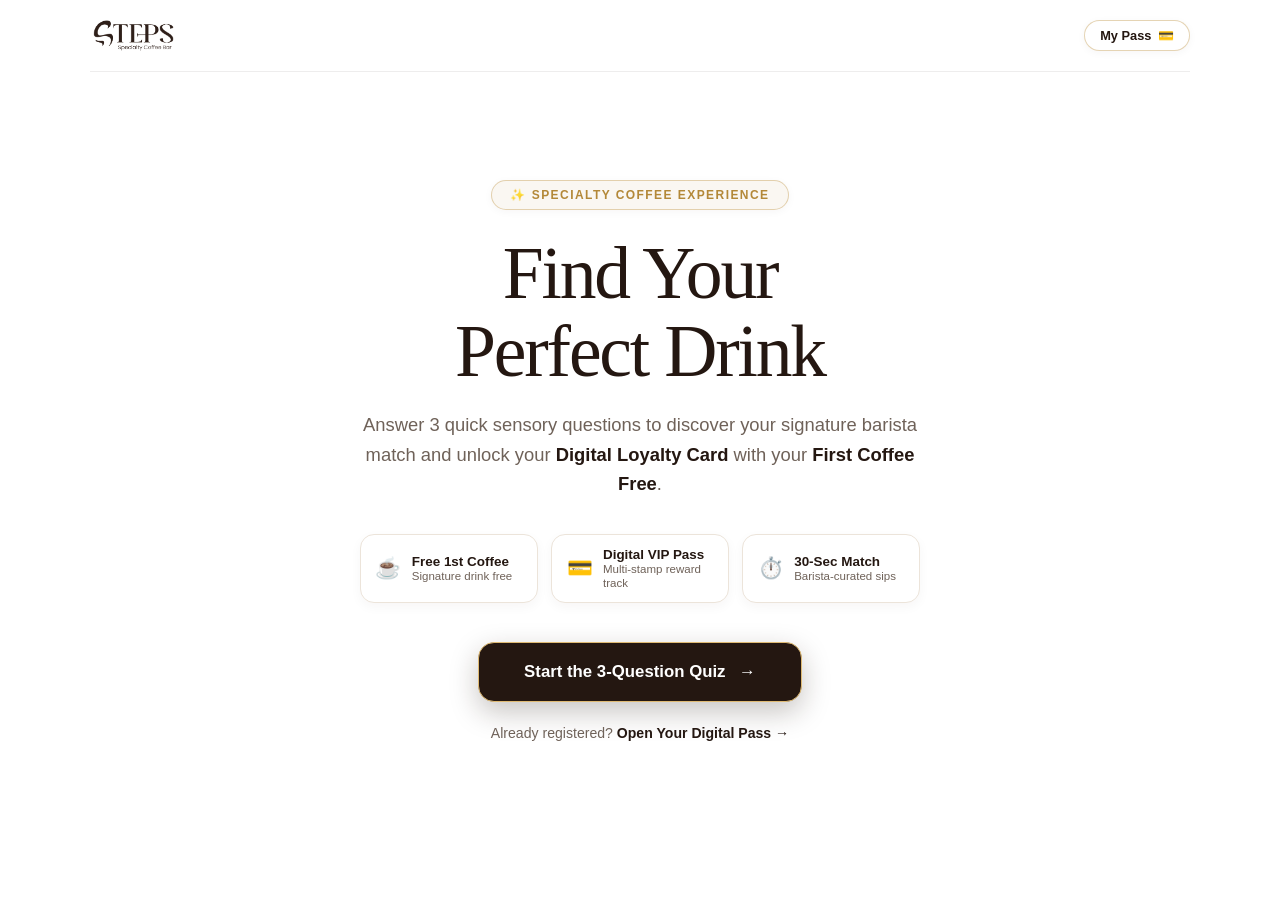
==== commit 1b3c424c: "feat: enable standalone GitHub Pages deployment with cloud storage adapter & relative link routing" ====
--- a/index.html
+++ b/index.html
@@ -2,506 +2,1380 @@
 <html lang="en">
 <head>
     <meta charset="utf-8">
-    <meta name="viewport" content="width=device-width, initial-scale=1">
-    <meta name="theme-color" content="#fbf9f6">
-    <meta name="description" content="Discover your perfect STEPS drink, claim your Digital Loyalty Card, and enjoy your first coffee free!">
-    <title>Find Your Perfect Drink | STEPS Loyalty Card</title>
-    <meta property="og:title" content="Find Your Perfect Drink | STEPS">
-    <meta property="og:description" content="Take the 3-question quiz, discover your matched drink, and get a digital loyalty card with your first coffee free!">
-    <meta property="og:type" content="website">
-    <meta property="og:image" content="assets/images/banner-desktop.webp">
+    <meta name="viewport" content="width=device-width, initial-scale=1, maximum-scale=1, viewport-fit=cover">
+    <meta name="apple-mobile-web-app-capable" content="yes">
+    <meta name="apple-mobile-web-app-status-bar-style" content="default">
+    <meta name="theme-color" content="#ffffff">
+    <meta name="description" content="Discover your signature STEPS drink and claim your Digital Loyalty Card with your First Coffee Free.">
+    <title>Find Your Perfect Drink | STEPS Specialty Coffee Bar</title>
     <link rel="icon" type="image/png" href="assets/images/favicon.png">
-    <link rel="preload" href="assets/images/steps-logo-brown.webp" as="image" type="image/webp">
     <link rel="stylesheet" href="assets/css/app.css">
-    <script>
-        window.STEPS_QUIZ = {
-            submitUrl: "api/submit.php",
-            totalQuestions: 3
-        };
-    </script>
-    <script src="assets/js/app.js" defer></script>
+    <script src="assets/js/cloud-storage.js"></script>
+    <style>
+        /* ========================================================
+           STEPS SPECIALTY COFFEE BAR - PURE WHITE LUXURY FUNNEL
+           ======================================================== */
+        :root {
+            --quiz-bg: #ffffff;
+            --quiz-surface: #ffffff;
+            --quiz-surface-hover: #fffdfa;
+            --quiz-card-border: #ece4da;
+            --quiz-card-border-selected: #c5a059;
+            --quiz-gold: #b38838;
+            --quiz-gold-light: #dfba73;
+            --quiz-gold-gradient: linear-gradient(135deg, #dfba73 0%, #c5a059 50%, #9e7a36 100%);
+            --quiz-espresso: #241711;
+            --quiz-espresso-soft: #3d2a20;
+            --quiz-text: #241711;
+            --quiz-text-sub: #6f6259;
+            --quiz-shadow: 0 4px 16px rgba(46, 32, 25, 0.05);
+            --quiz-shadow-hover: 0 10px 28px rgba(197, 160, 89, 0.16);
+            --sans: Inter, -apple-system, BlinkMacSystemFont, "Segoe UI", Roboto, Helvetica, Arial, sans-serif;
+            --serif: Georgia, "Times New Roman", serif;
+        }
+
+        *, *::before, *::after {
+            box-sizing: border-box;
+        }
+
+        a {
+            text-decoration: none;
+        }
+
+        body.quiz-redesign {
+            margin: 0;
+            background: #ffffff !important;
+            background-image: none !important;
+            color: var(--quiz-text);
+            min-height: 100svh;
+            overflow-x: hidden;
+            font-family: var(--sans);
+            -webkit-font-smoothing: antialiased;
+        }
+
+        .quiz-shell {
+            width: 100%;
+            min-height: 100svh;
+            display: flex;
+            flex-direction: column;
+            position: relative;
+            background: #ffffff;
+        }
+
+        /* Top Header */
+        .quiz-header {
+            position: relative;
+            z-index: 10;
+            width: min(100% - 2rem, 1100px);
+            margin: 0 auto;
+            height: 72px;
+            display: flex;
+            align-items: center;
+            justify-content: space-between;
+            border-bottom: 1px solid rgba(46, 32, 25, 0.08);
+            gap: 1rem;
+        }
+
+        .quiz-logo-wrap {
+            display: flex;
+            align-items: center;
+            text-decoration: none;
+            flex-shrink: 0;
+        }
+
+        .quiz-logo {
+            height: 38px;
+            width: auto;
+            max-width: 120px;
+            object-fit: contain;
+            display: block;
+            transition: transform 200ms ease;
+        }
+
+        .quiz-logo:hover {
+            transform: scale(1.02);
+        }
+
+        /* Modern Step Progress Tracker */
+        .quiz-steps-tracker {
+            display: flex;
+            align-items: center;
+            gap: .55rem;
+            background: #ffffff;
+            border: 1.5px solid #ece4da;
+            padding: .35rem .85rem;
+            border-radius: 999px;
+            box-shadow: 0 4px 12px rgba(46, 32, 25, 0.04);
+        }
+
+        .step-pill {
+            display: flex;
+            align-items: center;
+            gap: .35rem;
+            font-size: .75rem;
+            font-weight: 600;
+            color: var(--quiz-text-sub);
+            transition: all 250ms ease;
+        }
+
+        .step-pill .dot {
+            width: 7px;
+            height: 7px;
+            border-radius: 50%;
+            background: #d8cec3;
+            transition: all 250ms ease;
+        }
+
+        .step-pill.is-active {
+            color: var(--quiz-espresso);
+            font-weight: 700;
+        }
+
+        .step-pill.is-active .dot {
+            background: var(--quiz-gold);
+            box-shadow: 0 0 8px rgba(179, 136, 56, 0.6);
+            transform: scale(1.25);
+        }
+
+        .step-pill.is-completed {
+            color: #2b7a4b;
+        }
+
+        .step-pill.is-completed .dot {
+            background: #2b7a4b;
+        }
+
+        .step-divider {
+            width: 14px;
+            height: 1px;
+            background: #e2d7ca;
+        }
+
+        .btn-header-pass {
+            display: inline-flex;
+            align-items: center;
+            gap: .4rem;
+            padding: .45rem .95rem;
+            border-radius: 99px;
+            background: #ffffff;
+            border: 1px solid rgba(197, 160, 89, 0.45);
+            color: var(--quiz-espresso);
+            text-decoration: none;
+            font-size: .8rem;
+            font-weight: 700;
+            box-shadow: 0 2px 8px rgba(46, 32, 25, 0.04);
+            transition: all 200ms ease;
+        }
+
+        .btn-header-pass:hover {
+            border-color: var(--quiz-gold);
+            background: #fdfaf6;
+            transform: translateY(-1px);
+        }
+
+        /* Screens Stage Wrap */
+        .quiz-screen-wrap {
+            position: relative;
+            z-index: 5;
+            width: min(100% - 2.5rem, 1140px);
+            margin: 0 auto;
+            flex: 1;
+            padding: 1.5rem 0 3.5rem;
+            display: flex;
+            flex-direction: column;
+            justify-content: center;
+        }
+
+        .quiz-view {
+            display: none;
+            animation: quizFadeIn 320ms cubic-bezier(0.16, 1, 0.3, 1) forwards;
+        }
+
+        .quiz-view.is-active {
+            display: block;
+        }
+
+        @keyframes quizFadeIn {
+            from { opacity: 0; transform: translateY(10px); }
+            to { opacity: 1; transform: translateY(0); }
+        }
+
+        /* Screen Title & Eyebrow */
+        .quiz-eyebrow {
+            display: flex;
+            align-items: center;
+            justify-content: center;
+            text-align: center;
+            gap: .5rem;
+            font-size: .75rem;
+            font-weight: 800;
+            letter-spacing: .2em;
+            color: var(--quiz-gold);
+            text-transform: uppercase;
+            margin: 0 auto .65rem;
+        }
+
+        .quiz-title {
+            font-family: var(--serif);
+            font-size: clamp(1.9rem, 5.2vw, 3.2rem);
+            color: var(--quiz-espresso);
+            line-height: 1.12;
+            margin: 0 auto 1.8rem;
+            max-width: 820px;
+            letter-spacing: -.025em;
+            font-weight: 400;
+            text-align: center;
+        }
+
+        /* Elevated Symmetrical 4-Option Cards Grid */
+        .quiz-cards-grid {
+            display: grid;
+            grid-template-columns: repeat(4, 1fr);
+            gap: 1.15rem;
+            margin-bottom: 2rem;
+        }
+
+        .quiz-card-option {
+            position: relative;
+            background: var(--quiz-surface);
+            border: 1.5px solid var(--quiz-card-border);
+            border-radius: 20px;
+            padding: 1.6rem 1.15rem 1.4rem;
+            display: flex;
+            flex-direction: column;
+            align-items: center;
+            text-align: center;
+            cursor: pointer;
+            box-shadow: var(--quiz-shadow);
+            transition: all 240ms cubic-bezier(0.4, 0, 0.2, 1);
+            user-select: none;
+            box-sizing: border-box;
+        }
+
+        .quiz-card-option:hover {
+            transform: translateY(-3px);
+            background: var(--quiz-surface-hover);
+            border-color: var(--quiz-gold-light);
+            box-shadow: var(--quiz-shadow-hover);
+        }
+
+        .quiz-card-option.is-selected {
+            background: #fffdfa;
+            border: 2px solid var(--quiz-card-border-selected);
+            box-shadow: 0 12px 32px rgba(197, 160, 89, 0.28), 0 0 0 1px #c5a059;
+            transform: scale(1.02);
+        }
+
+        .quiz-card-option input {
+            position: absolute;
+            opacity: 0;
+            pointer-events: none;
+        }
+
+        /* Halo Badge for Rich Emoji/Appetite Icons */
+        .card-icon-halo {
+            position: relative;
+            width: 58px;
+            height: 58px;
+            border-radius: 50%;
+            background: linear-gradient(135deg, #fdfbf7 0%, #f4ece1 100%);
+            border: 1.5px solid #dfba73;
+            display: grid;
+            place-items: center;
+            margin-bottom: 1rem;
+            transition: all 250ms ease;
+            box-shadow: 0 4px 12px rgba(46, 32, 25, 0.05);
+        }
+
+        .card-icon-halo .icon-emoji {
+            font-size: 1.85rem;
+            line-height: 1;
+            filter: drop-shadow(0 2px 4px rgba(46, 32, 25, 0.12));
+            transition: transform 200ms ease;
+        }
+
+        .quiz-card-option:hover .card-icon-halo {
+            border-color: var(--quiz-gold);
+            transform: scale(1.06);
+            box-shadow: 0 0 16px rgba(197, 160, 89, 0.3);
+        }
+
+        .quiz-card-option.is-selected .card-icon-halo {
+            background: var(--quiz-gold-gradient);
+            border-color: #c5a059;
+            box-shadow: 0 0 18px rgba(197, 160, 89, 0.45);
+        }
+
+        .card-drink-title {
+            font-family: var(--serif);
+            font-size: 1.12rem;
+            font-weight: 700;
+            color: var(--quiz-espresso);
+            margin-bottom: .3rem;
+            line-height: 1.25;
+        }
+
+        .card-drink-flavor {
+            font-size: .8rem;
+            color: var(--quiz-text-sub);
+            line-height: 1.35;
+        }
+
+        /* Check Indicator Pill */
+        .card-check-pill {
+            margin-top: auto;
+            padding-top: .75rem;
+            display: inline-flex;
+            align-items: center;
+            gap: .3rem;
+            font-size: .72rem;
+            font-weight: 700;
+            color: #2b7a4b;
+            opacity: 0;
+            transform: translateY(4px);
+            transition: all 200ms ease;
+        }
+
+        .quiz-card-option.is-selected .card-check-pill {
+            opacity: 1;
+            transform: translateY(0);
+        }
+
+        /* Ergonomic Navigation Bar */
+        .quiz-nav-row {
+            display: flex;
+            align-items: center;
+            justify-content: space-between;
+            gap: 1rem;
+        }
+
+        .btn-quiz-back {
+            display: inline-flex;
+            align-items: center;
+            justify-content: center;
+            width: 48px;
+            height: 48px;
+            border-radius: 50%;
+            background: #f1eae0;
+            border: 1.5px solid #e0d4c5;
+            color: var(--quiz-espresso);
+            cursor: pointer;
+            font-size: 1.25rem;
+            transition: all 200ms ease;
+        }
+
+        .btn-quiz-back:hover {
+            background: #e6dcce;
+            transform: translateX(-2px);
+        }
+
+        .btn-quiz-next {
+            display: inline-flex;
+            align-items: center;
+            gap: .65rem;
+            min-height: 52px;
+            padding: 0 2rem;
+            border-radius: 14px;
+            background: var(--quiz-espresso);
+            color: #ffffff;
+            font-size: .95rem;
+            font-weight: 700;
+            border: 1.5px solid var(--quiz-gold-light);
+            cursor: pointer;
+            box-shadow: 0 8px 24px rgba(36, 23, 17, 0.2);
+            transition: all 200ms ease;
+        }
+
+        .btn-quiz-next:hover:not(:disabled) {
+            background: var(--quiz-espresso-soft);
+            transform: translateY(-2px);
+            box-shadow: 0 12px 30px rgba(36, 23, 17, 0.3);
+        }
+
+        .btn-quiz-next:disabled {
+            background: #eee7de;
+            border-color: #e0d6c9;
+            color: #a39587;
+            cursor: not-allowed;
+            transform: none;
+            box-shadow: none;
+            opacity: 0.75;
+        }
+
+        /* ========================================================
+           ELEVATED CENTERED LANDING HERO (PHONE & DESKTOP)
+           ======================================================== */
+        .landing-grid-hero {
+            display: flex;
+            flex-direction: column;
+            align-items: center;
+            justify-content: center;
+            text-align: center;
+            max-width: 760px;
+            margin: 0 auto;
+            padding: 2.5rem 1rem 3.5rem;
+            width: 100%;
+        }
+
+        .landing-copy-col {
+            display: flex;
+            flex-direction: column;
+            align-items: center;
+            justify-content: center;
+            text-align: center;
+            width: 100%;
+            margin: 0 auto;
+        }
+
+        .landing-badge {
+            display: inline-flex;
+            align-items: center;
+            gap: .5rem;
+            padding: .45rem 1.15rem;
+            border-radius: 99px;
+            background: #faf7f2;
+            border: 1px solid rgba(197, 160, 89, 0.45);
+            color: var(--quiz-gold);
+            font-size: .75rem;
+            font-weight: 800;
+            letter-spacing: .12em;
+            text-transform: uppercase;
+            margin: 0 auto 1.5rem;
+            box-shadow: 0 2px 8px rgba(46, 32, 25, 0.04);
+        }
+
+        .landing-hero-h1 {
+            font-family: var(--serif);
+            font-size: clamp(2.8rem, 6.5vw, 4.6rem);
+            color: var(--quiz-espresso);
+            line-height: 1.06;
+            margin: 0 auto 1.25rem;
+            letter-spacing: -.03em;
+            font-weight: 400;
+            text-align: center;
+            max-width: 680px;
+        }
+
+        .landing-hero-p {
+            font-size: 1.15rem;
+            line-height: 1.6;
+            color: var(--quiz-text-sub);
+            margin: 0 auto 2.2rem;
+            max-width: 560px;
+            text-align: center;
+        }
+
+        .landing-hero-p strong {
+            color: var(--quiz-espresso);
+        }
+
+        .landing-perks-row {
+            display: grid;
+            grid-template-columns: repeat(3, 1fr);
+            gap: .85rem;
+            width: 100%;
+            max-width: 560px;
+            margin: 0 auto 2.4rem;
+        }
+
+        .landing-perk-pill {
+            display: flex;
+            align-items: center;
+            gap: .65rem;
+            padding: .75rem .9rem;
+            border-radius: 14px;
+            background: #ffffff;
+            border: 1px solid #ece4da;
+            box-shadow: 0 4px 12px rgba(46, 32, 25, 0.04);
+            text-align: left;
+        }
+
+        .landing-perk-pill span {
+            font-size: 1.3rem;
+        }
+
+        .landing-perk-pill strong {
+            display: block;
+            color: var(--quiz-espresso);
+            font-size: .84rem;
+            font-weight: 700;
+            line-height: 1.2;
+        }
+
+        .landing-perk-pill small {
+            display: block;
+            color: var(--quiz-text-sub);
+            font-size: .72rem;
+            line-height: 1.2;
+        }
+
+        .landing-cta-block {
+            display: flex;
+            flex-direction: column;
+            align-items: center;
+            justify-content: center;
+            width: 100%;
+            gap: 1rem;
+            margin: 0 auto;
+        }
+
+        .btn-start-quiz {
+            display: inline-flex;
+            align-items: center;
+            justify-content: center;
+            gap: .85rem;
+            min-height: 60px;
+            min-width: 290px;
+            padding: 0 2.8rem;
+            border-radius: 16px;
+            background: var(--quiz-espresso);
+            color: #ffffff;
+            font-size: 1.05rem;
+            font-weight: 700;
+            border: 1.5px solid var(--quiz-gold-light);
+            cursor: pointer;
+            box-shadow: 0 10px 28px rgba(36, 23, 17, 0.25);
+            transition: all 250ms cubic-bezier(0.4, 0, 0.2, 1);
+            margin: 0 auto;
+        }
+
+        .btn-start-quiz:hover {
+            background: var(--quiz-espresso-soft);
+            transform: translateY(-3px);
+            box-shadow: 0 14px 34px rgba(36, 23, 17, 0.35);
+        }
+
+        .btn-start-quiz:active {
+            transform: scale(0.98);
+        }
+
+        .landing-member-link {
+            font-size: .88rem;
+            color: var(--quiz-text-sub);
+            margin: .25rem auto 0;
+            text-align: center;
+        }
+
+        .landing-member-link a {
+            color: var(--quiz-espresso);
+            text-decoration: none;
+            font-weight: 700;
+            transition: color 150ms ease, opacity 150ms ease;
+        }
+
+        .landing-member-link a:hover {
+            color: var(--quiz-gold);
+            text-decoration: none;
+        }
+
+        .landing-visual-col {
+            display: none !important;
+        }
+
+        .hero-image-frame {
+            position: relative;
+            width: 100%;
+            max-width: 460px;
+            border-radius: 26px;
+            overflow: hidden;
+            border: 1.5px solid #ece4da;
+            box-shadow: 0 20px 48px rgba(46, 32, 25, 0.12);
+            background: #ffffff;
+        }
+
+        .hero-coffee-img {
+            display: block;
+            width: 100%;
+            height: auto;
+            max-height: 480px;
+            object-fit: cover;
+            object-position: center;
+            transition: transform 600ms ease;
+        }
+
+        .hero-image-frame:hover .hero-coffee-img {
+            transform: scale(1.02);
+        }
+
+        .hero-floating-badge {
+            position: absolute;
+            display: flex;
+            align-items: center;
+            gap: .65rem;
+            padding: .65rem 1rem;
+            border-radius: 14px;
+            background: rgba(255, 255, 255, 0.94);
+            border: 1px solid rgba(197, 160, 89, 0.45);
+            backdrop-filter: blur(12px);
+            -webkit-backdrop-filter: blur(12px);
+            box-shadow: 0 8px 24px rgba(46, 32, 25, 0.12);
+        }
+
+        .hero-floating-badge.top-right {
+            top: 1.25rem;
+            right: 1.25rem;
+        }
+
+        .hero-floating-badge.bottom-left {
+            bottom: 1.25rem;
+            left: 1.25rem;
+        }
+
+        .hero-floating-badge span {
+            font-size: 1.3rem;
+        }
+
+        .hero-floating-badge strong {
+            display: block;
+            color: var(--quiz-espresso);
+            font-size: .8rem;
+            font-weight: 700;
+            line-height: 1.2;
+        }
+
+        .hero-floating-badge small {
+            display: block;
+            color: var(--quiz-text-sub);
+            font-size: .68rem;
+            line-height: 1.2;
+        }
+
+        /* CALCULATING STATE */
+        .calculating-wrap {
+            text-align: center;
+            padding: 4rem 1rem;
+        }
+
+        .coffee-brewing-icon {
+            font-size: 3.5rem;
+            margin-bottom: 1.25rem;
+            animation: cupBounce 1.5s infinite ease-in-out;
+        }
+
+        @keyframes cupBounce {
+            0%, 100% { transform: translateY(0); }
+            50% { transform: translateY(-8px); }
+        }
+
+        /* CLAIM SCREEN */
+        .claim-card-box {
+            max-width: 540px;
+            margin: 0 auto;
+            background: #ffffff;
+            border: 1.5px solid #ece4da;
+            border-radius: 24px;
+            padding: 2.4rem 2rem;
+            box-shadow: 0 16px 48px rgba(46, 32, 25, 0.08);
+        }
+
+        .perk-box-highlight {
+            display: flex;
+            align-items: center;
+            gap: 1rem;
+            padding: 1rem 1.2rem;
+            border-radius: 14px;
+            background: #fdfbf7;
+            border: 1.5px solid rgba(197, 160, 89, 0.45);
+            margin-bottom: 1.8rem;
+        }
+
+        .perk-box-highlight .icon {
+            font-size: 2rem;
+        }
+
+        .perk-box-highlight strong {
+            display: block;
+            color: var(--quiz-espresso);
+            font-size: .96rem;
+            font-weight: 700;
+        }
+
+        .perk-box-highlight small {
+            color: var(--quiz-text-sub);
+            font-size: .82rem;
+        }
+
+        .claim-input-group {
+            margin-bottom: 1.35rem;
+        }
+
+        .claim-input-group label {
+            display: block;
+            font-size: .84rem;
+            font-weight: 700;
+            color: var(--quiz-espresso);
+            margin-bottom: .45rem;
+        }
+
+        .phone-input-wrap {
+            position: relative;
+            display: flex;
+            align-items: center;
+        }
+
+        .phone-flag-badge {
+            position: absolute;
+            left: 1rem;
+            display: flex;
+            align-items: center;
+            gap: .35rem;
+            font-size: .9rem;
+            font-weight: 700;
+            color: var(--quiz-espresso);
+            pointer-events: none;
+        }
+
+        .claim-input-group input {
+            width: 100%;
+            height: 54px;
+            border-radius: 14px;
+            border: 1.5px solid #e0d4c5;
+            background: #fcfaf7;
+            color: var(--quiz-espresso);
+            font-size: 16px !important; /* Eliminates iOS auto-zoom */
+            padding: .8rem 1rem .8rem 4.5rem;
+            transition: all 200ms ease;
+        }
+
+        .claim-input-group.name-group input {
+            padding-left: 1.2rem;
+        }
+
+        .claim-input-group input:focus {
+            outline: none;
+            border-color: var(--quiz-gold);
+            background: #ffffff;
+            box-shadow: 0 0 0 3px rgba(197, 160, 89, 0.25);
+        }
+
+        .claim-input-group input[aria-invalid="true"] {
+            border-color: #8d2f23;
+            box-shadow: 0 0 0 3px rgba(141, 47, 35, 0.2);
+        }
+
+        .form-error-msg {
+            min-height: 1.4rem;
+            font-size: .82rem;
+            color: #8d2f23;
+            font-weight: 600;
+            margin: .4rem 0 1rem;
+            line-height: 1.35;
+        }
+
+        .btn-claim-submit {
+            width: 100%;
+            min-height: 56px;
+            border-radius: 14px;
+            background: var(--quiz-espresso);
+            color: #ffffff;
+            font-size: 1.02rem;
+            font-weight: 700;
+            border: 1.5px solid var(--quiz-gold-light);
+            cursor: pointer;
+            box-shadow: 0 10px 28px rgba(36, 23, 17, 0.25);
+            transition: all 220ms ease;
+        }
+
+        .btn-claim-submit:hover {
+            background: var(--quiz-espresso-soft);
+            transform: translateY(-2px);
+            box-shadow: 0 14px 34px rgba(36, 23, 17, 0.35);
+        }
+
+        /* Mobile Adjustments */
+        @media (max-width: 900px) {
+            .landing-grid-hero {
+                padding: 1rem .5rem 2.5rem;
+                gap: 1.5rem;
+            }
+            .landing-hero-h1 {
+                font-size: clamp(2.4rem, 8vw, 3.4rem);
+            }
+            .landing-hero-p {
+                max-width: 100%;
+                font-size: 1.05rem;
+            }
+            .landing-perks-row {
+                grid-template-columns: 1fr;
+                gap: .65rem;
+                max-width: 360px;
+                margin: 0 auto 1.8rem;
+            }
+            .btn-start-quiz {
+                width: 100%;
+                max-width: 360px;
+            }
+        }
+
+        @media (max-width: 768px) {
+            .quiz-header {
+                padding: .65rem .85rem;
+                height: auto;
+                min-height: 60px;
+                flex-wrap: wrap;
+                row-gap: .5rem;
+            }
+            .quiz-logo-wrap {
+                flex-shrink: 0;
+            }
+            .quiz-logo {
+                height: 34px;
+                width: auto;
+                max-width: 110px;
+                object-fit: contain;
+            }
+            .btn-header-pass {
+                padding: .4rem .75rem;
+                font-size: .78rem;
+                flex-shrink: 0;
+            }
+            .quiz-steps-tracker {
+                order: 3;
+                width: 100%;
+                justify-content: center;
+                margin: 0 auto;
+                padding: .3rem .85rem;
+                gap: .55rem;
+            }
+            .step-pill span:not(.dot) {
+                display: inline;
+                font-size: .72rem;
+            }
+            .step-divider {
+                width: 10px;
+            }
+            .quiz-cards-grid {
+                grid-template-columns: repeat(2, 1fr);
+                gap: .75rem;
+            }
+            .quiz-card-option {
+                padding: 1.15rem .75rem 1rem;
+                min-height: 135px;
+            }
+            .card-drink-title {
+                font-size: .95rem;
+            }
+            .card-drink-flavor {
+                font-size: .74rem;
+            }
+            .card-icon-halo {
+                width: 48px;
+                height: 48px;
+                margin-bottom: .65rem;
+            }
+            .card-icon-halo .icon-emoji {
+                font-size: 1.55rem;
+            }
+        }
+
+        @media (max-width: 480px) {
+            .quiz-screen-wrap {
+                padding: 1rem .65rem 3rem;
+                width: 100%;
+            }
+            .quiz-title {
+                font-size: 1.65rem;
+                margin-bottom: 1.25rem;
+            }
+            .quiz-eyebrow {
+                font-size: .72rem;
+            }
+            .quiz-cards-grid {
+                gap: .65rem;
+            }
+            .quiz-card-option {
+                padding: 1rem .6rem .85rem;
+                border-radius: 16px;
+            }
+            .card-drink-title {
+                font-size: .9rem;
+            }
+            .card-drink-flavor {
+                font-size: .7rem;
+            }
+            .card-check-pill {
+                font-size: .64rem;
+            }
+            .claim-card-box {
+                padding: 1.5rem 1.1rem;
+                border-radius: 20px;
+            }
+        }
+
+        /* ========================================================
+           Already Registered Modal Pop-Up (3-Second Direct)
+           ======================================================== */
+        .already-registered-modal {
+            position: fixed;
+            inset: 0;
+            z-index: 99999;
+            display: flex;
+            align-items: center;
+            justify-content: center;
+            padding: 1.25rem;
+            animation: modalFadeIn 250ms ease forwards;
+        }
+
+        .already-registered-modal[hidden] {
+            display: none !important;
+        }
+
+        .modal-backdrop {
+            position: absolute;
+            inset: 0;
+            background: rgba(36, 23, 17, 0.7);
+            backdrop-filter: blur(8px);
+            -webkit-backdrop-filter: blur(8px);
+        }
+
+        .modal-card {
+            position: relative;
+            z-index: 2;
+            width: min(100%, 460px);
+            background: #ffffff;
+            border: 1.5px solid rgba(197, 160, 89, 0.5);
+            border-radius: 24px;
+            padding: 2.2rem 1.8rem;
+            box-shadow: 0 24px 60px rgba(46, 32, 25, 0.25);
+            text-align: center;
+            animation: modalScaleUp 300ms cubic-bezier(0.16, 1, 0.3, 1) forwards;
+        }
+
+        @keyframes modalFadeIn {
+            from { opacity: 0; }
+            to { opacity: 1; }
+        }
+
+        @keyframes modalScaleUp {
+            from { opacity: 0; transform: scale(0.92) translateY(12px); }
+            to { opacity: 1; transform: scale(1) translateY(0); }
+        }
+
+        .modal-icon-badge {
+            width: 64px;
+            height: 64px;
+            border-radius: 50%;
+            background: #fdfbf7;
+            border: 2px solid #dfba73;
+            display: grid;
+            place-items: center;
+            margin: 0 auto 1.15rem;
+            font-size: 1.85rem;
+            box-shadow: 0 6px 18px rgba(197, 160, 89, 0.25);
+        }
+
+        .modal-tag {
+            display: inline-flex;
+            align-items: center;
+            gap: .35rem;
+            padding: .25rem .75rem;
+            border-radius: 99px;
+            background: #eef7f0;
+            color: #2b7a4b;
+            font-size: .72rem;
+            font-weight: 700;
+            letter-spacing: .06em;
+            text-transform: uppercase;
+            margin-bottom: .85rem;
+        }
+
+        .modal-title {
+            font-family: var(--serif);
+            font-size: clamp(1.4rem, 4.5vw, 1.85rem);
+            line-height: 1.15;
+            margin: 0 0 .85rem;
+            font-weight: 400;
+        }
+
+        .modal-title-highlight {
+            color: var(--quiz-espresso);
+            font-weight: 700;
+            display: block;
+        }
+
+        .modal-desc {
+            color: var(--quiz-text-sub);
+            font-size: .92rem;
+            line-height: 1.5;
+            margin: 0 0 1.6rem;
+        }
+
+        .modal-desc strong {
+            color: var(--quiz-espresso);
+        }
+
+        .modal-timer-box {
+            background: #fcfaf7;
+            border: 1px solid #ece4da;
+            border-radius: 14px;
+            padding: .85rem 1rem;
+            margin-bottom: 1.35rem;
+        }
+
+        .timer-label {
+            display: flex;
+            align-items: center;
+            justify-content: space-between;
+            font-size: .82rem;
+            color: var(--quiz-espresso);
+            font-weight: 600;
+            margin-bottom: .55rem;
+        }
+
+        .timer-dot {
+            width: 8px;
+            height: 8px;
+            border-radius: 50%;
+            background: var(--quiz-gold);
+            animation: pulseDot 1s infinite alternate;
+        }
+
+        @keyframes pulseDot {
+            from { opacity: 0.3; transform: scale(0.85); }
+            to { opacity: 1; transform: scale(1.15); }
+        }
+
+        .timer-progress-track {
+            width: 100%;
+            height: 6px;
+            border-radius: 99px;
+            background: #ece4da;
+            overflow: hidden;
+        }
+
+        .timer-progress-fill {
+            height: 100%;
+            width: 100%;
+            background: var(--quiz-gold-gradient);
+            border-radius: 99px;
+            transition: width 3000ms linear;
+        }
+
+        .btn-modal-direct {
+            width: 100%;
+            min-height: 52px;
+            border-radius: 12px;
+            background: var(--quiz-espresso);
+            color: #ffffff;
+            font-size: .98rem;
+            font-weight: 700;
+            border: 1.5px solid var(--quiz-gold-light);
+            cursor: pointer;
+            box-shadow: 0 8px 20px rgba(36, 23, 17, 0.2);
+            transition: all 200ms ease;
+        }
+
+        .btn-modal-direct:hover {
+            background: var(--quiz-espresso-soft);
+            transform: translateY(-2px);
+        }
+    </style>
 </head>
-<body>
-<noscript><div class="noscript">Please enable JavaScript to take the quiz.</div></noscript>
-
-<main class="app-shell" id="quiz-app">
-    <!-- Header -->
-    <header class="site-header" aria-label="STEPS Specialty Coffee Bar">
-        <a href="#" class="brand-link" data-action="reset" aria-label="Go to start">
-            <img class="brand-logo" src="assets/images/steps-logo-brown.webp" width="562" height="245" alt="STEPS Specialty Coffee Bar">
-        </a>
-        <div class="header-progress" id="header-progress" hidden>
-            <div class="progress-track" aria-hidden="true"><span id="progress-fill"></span></div>
-            <span class="progress-count" id="progress-count">01 / 03</span>
-        </div>
-        <div class="header-nav-right" id="header-nav-right">
-            <a href="/card" class="header-card-btn">
-                <span>My Card</span> 💳
+<body class="quiz-redesign">
+
+    <div class="quiz-shell">
+        <!-- Top Navigation -->
+        <header class="quiz-header">
+            <a href="index.html" class="quiz-logo-wrap" title="STEPS Specialty Coffee Bar">
+                <img class="quiz-logo" src="assets/images/steps-logo-brown.webp" alt="STEPS Specialty Coffee Bar">
             </a>
-        </div>
-    </header>
-
-    <!-- SCREEN 1: Landing -->
-    <section class="screen landing-screen is-active" data-screen="landing" aria-labelledby="landing-title">
-        <p class="landing-strapline">
-            <span class="landing-strapline-mobile">GOOD COFFEE FINDS GOOD PEOPLE</span>
-            <span class="landing-strapline-desktop">GOOD COFFEE / GOOD PEOPLE</span>
-        </p>
-        <div class="landing-copy">
-            <h1 id="landing-title">Find Your<br> Perfect Drink</h1>
-            <p class="landing-subhead">Answer 3 quick questions to discover your signature match and unlock a <strong>Digital Loyalty Card</strong> with your <strong>First Coffee Free</strong>.</p>
-            <button class="button button-primary" type="button" data-action="start">
-                Start the 3-Question Quiz <span aria-hidden="true">→</span>
-            </button>
-            <p class="landing-existing-member">
-                Already registered? <a href="/card">Open Your Digital Pass →</a>
-            </p>
-        </div>
-        <div class="landing-visual" aria-hidden="true">
-            <picture>
-                <source media="(min-width: 900px)" srcset="assets/images/hero-bg.webp" type="image/webp">
-                <img src="assets/images/mobile-bg.webp" width="941" height="1672" alt="STEPS Coffee">
-            </picture>
-        </div>
-    </section>
-
-    <!-- SCREEN 2: Question 1 (The Base) -->
-    <section class="screen question-screen" data-screen="question" data-step="1" aria-labelledby="q1-title" hidden>
-        <form class="question-form" data-question="q1">
-            <fieldset>
-                <legend class="visually-hidden">What are you in the mood for?</legend>
-                <p class="eyebrow">Q1 — THE BASE</p>
-                <h2 id="q1-title">What are you in the mood for?</h2>
-                <div class="option-grid option-grid-4">
-                    <label class="option-card">
-                        <input type="radio" name="q1" value="iced_spanish_latte">
-                        <span class="option-check" aria-hidden="true"></span>
-                        <span class="option-icon">
-                            <svg viewBox="0 0 24 24" aria-hidden="true"><path d="M18 8h1a4 4 0 0 1 0 8h-1M2 8h16v9a4 4 0 0 1-4 4H6a4 4 0 0 1-4-4V8ZM6 2v3M10 2v3M14 2v3"/></svg>
-                        </span>
-                        <span class="option-text">
-                            <strong>Iced espresso coffee</strong>
-                            <small>Bold, rich & freshly pulled</small>
-                        </span>
-                    </label>
-
-                    <label class="option-card">
-                        <input type="radio" name="q1" value="strawberry_matcha">
-                        <span class="option-check" aria-hidden="true"></span>
-                        <span class="option-icon">
-                            <svg viewBox="0 0 24 24" aria-hidden="true"><path d="M11 20A7 7 0 0 1 9.8 6.1C15.5 5 17 4.48 19 2c1 2 2 4.18 2 8 0 5.5-4.5 10-10 10Z"/><path d="M2 21c0-3 1.85-5.36 5.08-6C9.5 14.52 12 13 13 12"/></svg>
-                        </span>
-                        <span class="option-text">
-                            <strong>Japanese green tea</strong>
-                            <small>Ceremonial grade matcha</small>
-                        </span>
-                    </label>
-
-                    <label class="option-card">
-                        <input type="radio" name="q1" value="passionfruit_mojito">
-                        <span class="option-check" aria-hidden="true"></span>
-                        <span class="option-icon">
-                            <svg viewBox="0 0 24 24" aria-hidden="true"><path d="M8 2h8l2 16a3 3 0 0 1-3 3H9a3 3 0 0 1-3-3L8 2ZM6 6h12M12 9a1 1 0 1 0 0-2 1 1 0 0 0 0 2ZM10 13a1 1 0 1 0 0-2 1 1 0 0 0 0 2ZM14 15a1 1 0 1 0 0-2 1 1 0 0 0 0 2Z"/></svg>
-                        </span>
-                        <span class="option-text">
-                            <strong>Fizzy fruit soda</strong>
-                            <small>Bubbly, crisp & thirst-quenching</small>
-                        </span>
-                    </label>
-
-                    <label class="option-card">
-                        <input type="radio" name="q1" value="mocha_frappe">
-                        <span class="option-check" aria-hidden="true"></span>
-                        <span class="option-icon">
-                            <svg viewBox="0 0 24 24" aria-hidden="true"><path d="M5 9h14l-2 12H7L5 9ZM7 9a5 5 0 0 1 10 0M12 2l2 4"/></svg>
-                        </span>
-                        <span class="option-text">
-                            <strong>Blended ice & coffee</strong>
-                            <small>Thick, frosty & decadent</small>
-                        </span>
-                    </label>
+
+            <!-- Modern Progress Tracker (Only shown on Q1, Q2, Q3) -->
+            <div class="quiz-steps-tracker" id="tracker-bar" style="display: none;">
+                <div class="step-pill is-active" id="pill-1">
+                    <span class="dot"></span>
+                    <span>1. Base</span>
                 </div>
-            </fieldset>
-            <div class="screen-actions">
-                <button class="back-button" type="button" data-action="back" aria-label="Go back">
-                    <svg viewBox="0 0 24 24" aria-hidden="true"><path d="m15 18-6-6 6-6"/><path d="M9 12h10"/></svg>
-                </button>
-                <button class="button button-primary next-button" type="submit" disabled>Next <span aria-hidden="true">→</span></button>
+                <span class="step-divider"></span>
+                <div class="step-pill" id="pill-2">
+                    <span class="dot"></span>
+                    <span>2. Flavor</span>
+                </div>
+                <span class="step-divider"></span>
+                <div class="step-pill" id="pill-3">
+                    <span class="dot"></span>
+                    <span>3. Vibe</span>
+                </div>
             </div>
-        </form>
-    </section>
-
-    <!-- SCREEN 3: Question 2 (Flavor Addition) -->
-    <section class="screen question-screen" data-screen="question" data-step="2" aria-labelledby="q2-title" hidden>
-        <form class="question-form" data-question="q2">
-            <fieldset>
-                <legend class="visually-hidden">What flavor do you want to pair with it?</legend>
-                <p class="eyebrow">Q2 — FLAVOR ADDITION</p>
-                <h2 id="q2-title">What flavor do you want to pair with it?</h2>
-                <div class="option-grid option-grid-4">
-                    <label class="option-card">
-                        <input type="radio" name="q2" value="iced_spanish_latte">
-                        <span class="option-check" aria-hidden="true"></span>
-                        <span class="option-icon">
-                            <svg viewBox="0 0 24 24" aria-hidden="true"><path d="M12 2.69l5.66 5.66a8 8 0 1 1-11.31 0z"/><path d="M8 14c1.5 1.5 3 2 4.5 1"/></svg>
-                        </span>
-                        <span class="option-text">
-                            <strong>Sweet condensed milk</strong>
-                            <small>With velvety espresso</small>
-                        </span>
-                    </label>
-
-                    <label class="option-card">
-                        <input type="radio" name="q2" value="strawberry_matcha">
-                        <span class="option-check" aria-hidden="true"></span>
-                        <span class="option-icon">
-                            <svg viewBox="0 0 24 24" aria-hidden="true"><path d="M12 2a3 3 0 0 0-3 3c0 .3.05.6.14.88C6.1 7.2 4 10.2 4 14a8 8 0 0 0 16 0c0-3.8-2.1-6.8-5.14-8.12.09-.28.14-.58.14-.88a3 3 0 0 0-3-3Z"/><circle cx="9" cy="13" r="1"/><circle cx="15" cy="13" r="1"/><circle cx="12" cy="16" r="1"/></svg>
-                        </span>
-                        <span class="option-text">
-                            <strong>Sweet strawberry</strong>
-                            <small>With vibrant green tea</small>
-                        </span>
-                    </label>
-
-                    <label class="option-card">
-                        <input type="radio" name="q2" value="passionfruit_mojito">
-                        <span class="option-check" aria-hidden="true"></span>
-                        <span class="option-icon">
-                            <svg viewBox="0 0 24 24" aria-hidden="true"><path d="M12 21a9 9 0 0 0 9-9c0-4.97-4.03-9-9-9-2.5 0-4.5 1-6 2.5L12 12l-6 6c1.5 1.5 3.5 3 6 3Z"/><circle cx="12" cy="12" r="2"/></svg>
-                        </span>
-                        <span class="option-text">
-                            <strong>Passionfruit & mint</strong>
-                            <small>With sparkling soda</small>
-                        </span>
-                    </label>
-
-                    <label class="option-card">
-                        <input type="radio" name="q2" value="mocha_frappe">
-                        <span class="option-check" aria-hidden="true"></span>
-                        <span class="option-icon">
-                            <svg viewBox="0 0 24 24" aria-hidden="true"><rect x="3" y="3" width="18" height="18" rx="3"/><path d="M3 9h18M3 15h18M9 3v18M15 3v18"/></svg>
-                        </span>
-                        <span class="option-text">
-                            <strong>Dark chocolate</strong>
-                            <small>With blended roast coffee</small>
-                        </span>
-                    </label>
-                </div>
-            </fieldset>
-            <div class="screen-actions">
-                <button class="back-button" type="button" data-action="back" aria-label="Go back">
-                    <svg viewBox="0 0 24 24" aria-hidden="true"><path d="m15 18-6-6 6-6"/><path d="M9 12h10"/></svg>
-                </button>
-                <button class="button button-primary next-button" type="submit" disabled>Next <span aria-hidden="true">→</span></button>
-            </div>
-        </form>
-    </section>
-
-    <!-- SCREEN 4: Question 3 (The Vibe) -->
-    <section class="screen question-screen" data-screen="question" data-step="3" aria-labelledby="q3-title" hidden>
-        <form class="question-form" data-question="q3">
-            <fieldset>
-                <legend class="visually-hidden">What is your vibe today?</legend>
-                <p class="eyebrow">Q3 — THE VIBE</p>
-                <h2 id="q3-title">What is your vibe today?</h2>
-                <div class="option-grid option-grid-4">
-                    <label class="option-card">
-                        <input type="radio" name="q3" value="iced_spanish_latte">
-                        <span class="option-check" aria-hidden="true"></span>
-                        <span class="option-icon">
-                            <svg viewBox="0 0 24 24" aria-hidden="true"><polygon points="12 2 15.09 8.26 22 9.27 17 14.14 18.18 21.02 12 17.77 5.82 21.02 7 14.14 2 9.27 8.91 8.26 12 2"/></svg>
-                        </span>
-                        <span class="option-text">
-                            <strong>The classic favorite</strong>
-                            <small>Timeless, proven & beloved</small>
-                        </span>
-                    </label>
-
-                    <label class="option-card">
-                        <input type="radio" name="q3" value="strawberry_matcha">
-                        <span class="option-check" aria-hidden="true"></span>
-                        <span class="option-icon">
-                            <svg viewBox="0 0 24 24" aria-hidden="true"><path d="m12 3-1.9 5.8a2 2 0 0 1-1.3 1.3L3 12l5.8 1.9a2 2 0 0 1 1.3 1.3L12 21l1.9-5.8a2 2 0 0 1 1.3-1.3L21 12l-5.8-1.9a2 2 0 0 1-1.3-1.3L12 3z"/></svg>
-                        </span>
-                        <span class="option-text">
-                            <strong>Trendy & aesthetic</strong>
-                            <small>Vibrant layers & modern vibes</small>
-                        </span>
-                    </label>
-
-                    <label class="option-card">
-                        <input type="radio" name="q3" value="passionfruit_mojito">
-                        <span class="option-check" aria-hidden="true"></span>
-                        <span class="option-icon">
-                            <svg viewBox="0 0 24 24" aria-hidden="true"><circle cx="12" cy="12" r="5"/><path d="M12 1v2M12 21v2M4.22 4.22l1.42 1.42M18.36 18.36l1.42 1.42M1 12h2M21 12h2M4.22 19.78l1.42-1.42M18.36 5.64l1.42-1.42"/></svg>
-                        </span>
-                        <span class="option-text">
-                            <strong>Tropical & chill</strong>
-                            <small>Relaxing sunshine energy</small>
-                        </span>
-                    </label>
-
-                    <label class="option-card">
-                        <input type="radio" name="q3" value="mocha_frappe">
-                        <span class="option-check" aria-hidden="true"></span>
-                        <span class="option-icon">
-                            <svg viewBox="0 0 24 24" aria-hidden="true"><path d="M20.84 4.61a5.5 5.5 0 0 0-7.78 0L12 5.67l-1.06-1.06a5.5 5.5 0 0 0-7.78 7.78l1.06 1.06L12 21.23l7.78-7.78 1.06-1.06a5.5 5.5 0 0 0 0-7.78z"/></svg>
-                        </span>
-                        <span class="option-text">
-                            <strong>Pure indulgence</strong>
-                            <small>Rich, dessert-like satisfaction</small>
-                        </span>
-                    </label>
-                </div>
-            </fieldset>
-            <div class="screen-actions">
-                <button class="back-button" type="button" data-action="back" aria-label="Go back">
-                    <svg viewBox="0 0 24 24" aria-hidden="true"><path d="m15 18-6-6 6-6"/><path d="M9 12h10"/></svg>
-                </button>
-                <button class="button button-primary next-button" type="submit" disabled>Find My Drink <span aria-hidden="true">→</span></button>
-            </div>
-        </form>
-    </section>
-
-    <!-- SCREEN 5: Calculating Interstitial -->
-    <section class="screen calculating-screen" data-screen="calculating" hidden>
-        <div class="calculating-mark" aria-hidden="true">
-            <span></span><span></span><span></span>
-        </div>
-        <p class="eyebrow">STEPS TASTE LAB</p>
-        <h2>Finding your perfect match...</h2>
-        <p>Analyzing your flavor profile and pairing with our specialty barista bar.</p>
-    </section>
-
-    <!-- SCREEN 6: Claim / Lead Capture -->
-    <section class="screen claim-screen" data-screen="claim" aria-labelledby="claim-title" hidden>
-        <div class="claim-layout">
-            <div class="claim-intro">
-                <p class="eyebrow">ONE LAST STEP</p>
-                <h2 id="claim-title">Your reward is ready.</h2>
-                <p>Enter your details to reveal your matched drink and activate your <strong>STEPS Digital Loyalty Card</strong>.</p>
-                <div class="claim-perk-badge">
-                    <span class="perk-icon">☕</span>
-                    <div class="perk-text">
-                        <strong>First Order: Free Coffee Included</strong>
-                        <small>Enjoy your matched drink free upon visit</small>
+
+            <a href="card.html" class="btn-header-pass">
+                <span>My Pass</span> 💳
+            </a>
+        </header>
+
+        <!-- Main Screen Stage -->
+        <main class="quiz-screen-wrap">
+
+            <!-- 1. LANDING SCREEN (Elevated 2-Column Showcase) -->
+            <div class="quiz-view is-active" data-view="landing">
+                <div class="landing-grid-hero">
+                    <!-- Left Column: Copy & Value Props -->
+                    <div class="landing-copy-col">
+                        <div class="landing-badge">
+                            <span>✨ SPECIALTY COFFEE EXPERIENCE</span>
+                        </div>
+                        <h1 class="landing-hero-h1">Find Your<br>Perfect Drink</h1>
+                        <p class="landing-hero-p">
+                            Answer 3 quick sensory questions to discover your signature barista match and unlock your <strong>Digital Loyalty Card</strong> with your <strong>First Coffee Free</strong>.
+                        </p>
+
+                        <!-- 3 Value Perks -->
+                        <div class="landing-perks-row">
+                            <div class="landing-perk-pill">
+                                <span id="landing-offer-1-icon">☕</span>
+                                <div>
+                                    <strong id="landing-offer-1-title">Free 1st Coffee</strong>
+                                    <small id="landing-offer-1-desc">Signature drink free</small>
+                                </div>
+                            </div>
+                            <div class="landing-perk-pill">
+                                <span>💳</span>
+                                <div>
+                                    <strong>Digital VIP Pass</strong>
+                                    <small id="landing-track-count">Multi-stamp reward track</small>
+                                </div>
+                            </div>
+                            <div class="landing-perk-pill">
+                                <span>⏱️</span>
+                                <div>
+                                    <strong>30-Sec Match</strong>
+                                    <small>Barista-curated sips</small>
+                                </div>
+                            </div>
+                        </div>
+
+                        <div class="landing-cta-block">
+                            <button class="btn-start-quiz" id="btn-start" type="button">
+                                Start the 3-Question Quiz <span>→</span>
+                            </button>
+                            <p class="landing-member-link">
+                                Already registered? <a href="card.html">Open Your Digital Pass →</a>
+                            </p>
+                        </div>
+                    </div>
+
+                    <!-- Right Column: Hero Coffee Visual -->
+                    <div class="landing-visual-col">
+                        <div class="hero-image-frame">
+                            <img src="assets/images/hero-bg.webp" alt="STEPS Signature Specialty Coffee" class="hero-coffee-img">
+                            <div class="hero-floating-badge top-right">
+                                <span>🏆</span>
+                                <div>
+                                    <strong>1st Drink Complimentary</strong>
+                                    <small>On your first visit</small>
+                                </div>
+                            </div>
+                            <div class="hero-floating-badge bottom-left">
+                                <span>✨</span>
+                                <div>
+                                    <strong>STEPS Specialty Bar</strong>
+                                    <small>Ceremonial & Handcrafted</small>
+                                </div>
+                            </div>
+                        </div>
                     </div>
                 </div>
             </div>
-            <form class="claim-form" id="claim-form" novalidate>
-                <label for="full-name">Full Name</label>
-                <div class="input-wrap">
-                    <span aria-hidden="true">
-                        <svg viewBox="0 0 24 24"><circle cx="8" cy="8" r="3"/><circle cx="17" cy="8" r="3"/><path d="M2 19v-2a5 5 0 0 1 10 0v2M12 19v-2a5 5 0 0 1 10 0v2"/></svg>
-                    </span>
-                    <input id="full-name" name="name" type="text" autocomplete="name" maxlength="120" required placeholder="Enter your full name">
-                </div>
-
-                <label for="mobile">Mobile Number <span class="label-hint">(11 digits: 010, 011, 012, or 015)</span></label>
-                <div class="input-wrap">
-                    <span aria-hidden="true">
-                        <svg viewBox="0 0 24 24"><path d="M7 3h3l1.5 4-2 1.5a14 14 0 0 0 6 6l1.5-2L21 14v3a4 4 0 0 1-4 4C9.3 20.5 3.5 14.7 3 7a4 4 0 0 1 4-4Z"/></svg>
-                    </span>
-                    <input id="mobile" name="mobile" type="tel" autocomplete="tel" inputmode="tel" maxlength="15" required placeholder="010 1234 5678">
-                </div>
-
-                <p class="form-message" id="form-message" role="alert" aria-live="polite"></p>
-
-                <div class="screen-actions">
-                    <button class="back-button" type="button" data-action="back" aria-label="Go back">
-                        <svg viewBox="0 0 24 24" aria-hidden="true"><path d="m15 18-6-6 6-6"/><path d="M9 12h10"/></svg>
-                    </button>
-                    <button class="button button-primary" type="submit">Reveal My Loyalty Card <span aria-hidden="true">→</span></button>
-                </div>
-            </form>
-        </div>
-    </section>
-
-    <!-- SCREEN 7: Thanks / Loyalty Card Prize -->
-    <section class="screen thanks-screen" data-screen="thanks" aria-labelledby="thanks-title" hidden>
-        <p class="eyebrow">CONGRATULATIONS</p>
-        <h2 id="thanks-title">Your perfect match is</h2>
-        
-        <div class="thanks-drink-wrap">
-            <p class="thanks-drink">
-                <svg aria-hidden="true" focusable="false" viewBox="0 0 24 24"><path d="M4 8h12v7a4 4 0 0 1-4 4H8a4 4 0 0 1-4-4V8Z"/><path d="M16 10h2a3 3 0 0 1 0 6h-2M7 4v2M11 4v2M15 4v2"/></svg>
-                <span id="thanks-drink">Iced Spanish Latte</span>
-            </p>
-            <p class="thanks-drink-desc" id="thanks-drink-desc">Silky espresso combined with sweet condensed milk, served ice-cold.</p>
-        </div>
-
-        <!-- Reward Header -->
-        <div class="thanks-reward">
-            <p class="thanks-reward-prefix">YOU HAVE UNLOCKED</p>
-            <p class="thanks-discount">STEPS DIGITAL LOYALTY CARD</p>
-            <p class="thanks-reward-sub">Your 1st Stamp is ready: <strong>Free Coffee on your first order!</strong></p>
-        </div>
-
-        <!-- DIGITAL LOYALTY CARD CONTAINER -->
-        <div class="loyalty-card-wrapper">
-            <div class="loyalty-card" id="loyalty-card">
-                <!-- Card Header -->
-                <div class="loyalty-card-top">
-                    <div class="loyalty-brand">
-                        <img class="loyalty-logo" src="assets/images/steps-logo-brown.webp" alt="STEPS">
-                        <span class="loyalty-subbrand">SPECIALTY COFFEE BAR</span>
+
+            <!-- 2. QUESTION 1: THE BASE -->
+            <div class="quiz-view" data-view="q1">
+                <p class="quiz-eyebrow">STEP 01 / 03 — THE FOUNDATION</p>
+                <h2 class="quiz-title">What are you in the mood for?</h2>
+
+                <div class="quiz-cards-grid">
+                    <div class="quiz-card-option" data-option="iced_spanish_latte">
+                        <div class="card-icon-halo">
+                            <span class="icon-emoji">☕</span>
+                        </div>
+                        <strong class="card-drink-title">Iced Espresso</strong>
+                        <small class="card-drink-flavor">Bold, rich & freshly pulled</small>
+                        <span class="card-check-pill">✓ Selected</span>
                     </div>
-                    <div style="display: flex; align-items: center; gap: .65rem;">
-                        <svg viewBox="0 0 24 24" width="20" height="20" fill="none" stroke="#dfba73" stroke-width="2" stroke-linecap="round" aria-hidden="true" style="opacity: .85;"><path d="M7 6a10 10 0 0 1 0 12M11 8a6 6 0 0 1 0 8M15 10a2 2 0 0 1 0 4"/></svg>
-                        <div class="loyalty-status-badge" id="card-status-pill">
-                            <span class="status-dot"></span>
-                            <span id="card-status-text">Pending Activation</span>
-                        </div>
+
+                    <div class="quiz-card-option" data-option="strawberry_matcha">
+                        <div class="card-icon-halo">
+                            <span class="icon-emoji">🍵</span>
+                        </div>
+                        <strong class="card-drink-title">Japanese Green Tea</strong>
+                        <small class="card-drink-flavor">Ceremonial grade matcha</small>
+                        <span class="card-check-pill">✓ Selected</span>
+                    </div>
+
+                    <div class="quiz-card-option" data-option="passionfruit_mojito">
+                        <div class="card-icon-halo">
+                            <span class="icon-emoji">🍹</span>
+                        </div>
+                        <strong class="card-drink-title">Fizzy Fruit Soda</strong>
+                        <small class="card-drink-flavor">Bubbly, crisp & refreshing</small>
+                        <span class="card-check-pill">✓ Selected</span>
+                    </div>
+
+                    <div class="quiz-card-option" data-option="mocha_frappe">
+                        <div class="card-icon-halo">
+                            <span class="icon-emoji">🥤</span>
+                        </div>
+                        <strong class="card-drink-title">Blended Frappe</strong>
+                        <small class="card-drink-flavor">Frosty, thick & decadent</small>
+                        <span class="card-check-pill">✓ Selected</span>
                     </div>
                 </div>
 
-                <!-- Cardholder Info -->
-                <div class="loyalty-card-middle">
-                    <div class="loyalty-member-info">
-                        <span class="member-label">CARDHOLDER</span>
-                        <strong class="member-name" id="card-holder-name">Special Guest</strong>
+                <div class="quiz-nav-row">
+                    <button class="btn-quiz-back" data-action="back" type="button" aria-label="Back">←</button>
+                    <button class="btn-quiz-next" id="next-q1" type="button" disabled>Next Step →</button>
+                </div>
+            </div>
+
+            <!-- 3. QUESTION 2: FLAVOR PAIRING -->
+            <div class="quiz-view" data-view="q2">
+                <p class="quiz-eyebrow">STEP 02 / 03 — FLAVOR HARMONY</p>
+                <h2 class="quiz-title">What flavor do you want to pair with it?</h2>
+
+                <div class="quiz-cards-grid">
+                    <div class="quiz-card-option" data-option="iced_spanish_latte">
+                        <div class="card-icon-halo">
+                            <span class="icon-emoji">🥛</span>
+                        </div>
+                        <strong class="card-drink-title">Condensed Milk</strong>
+                        <small class="card-drink-flavor">Silky, sweet & velvety</small>
+                        <span class="card-check-pill">✓ Selected</span>
                     </div>
-                    <div class="loyalty-member-id">
-                        <span class="member-label">MEMBERSHIP PASS</span>
-                        <strong class="member-pass" id="card-pass-id">STP-8924-EXP</strong>
+
+                    <div class="quiz-card-option" data-option="strawberry_matcha">
+                        <div class="card-icon-halo">
+                            <span class="icon-emoji">🍓</span>
+                        </div>
+                        <strong class="card-drink-title">Sweet Strawberry</strong>
+                        <small class="card-drink-flavor">Fresh fruit puree swirl</small>
+                        <span class="card-check-pill">✓ Selected</span>
+                    </div>
+
+                    <div class="quiz-card-option" data-option="passionfruit_mojito">
+                        <div class="card-icon-halo">
+                            <span class="icon-emoji">🍋</span>
+                        </div>
+                        <strong class="card-drink-title">Passionfruit & Mint</strong>
+                        <small class="card-drink-flavor">Zesty tropical burst</small>
+                        <span class="card-check-pill">✓ Selected</span>
+                    </div>
+
+                    <div class="quiz-card-option" data-option="mocha_frappe">
+                        <div class="card-icon-halo">
+                            <span class="icon-emoji">🍫</span>
+                        </div>
+                        <strong class="card-drink-title">Dark Chocolate</strong>
+                        <small class="card-drink-flavor">Rich roasted cocoa melt</small>
+                        <span class="card-check-pill">✓ Selected</span>
                     </div>
                 </div>
 
-                <!-- 5-Stamp Reward Track -->
-                <div class="loyalty-stamps-section">
-                    <div class="stamps-header">
-                        <span class="stamps-title">LOYALTY REWARDS LADDER</span>
-                        <span class="stamps-count" id="stamps-count-label">Stamp 1 of 5 Ready</span>
+                <div class="quiz-nav-row">
+                    <button class="btn-quiz-back" data-action="back" type="button" aria-label="Back">←</button>
+                    <button class="btn-quiz-next" id="next-q2" type="button" disabled>Next Step →</button>
+                </div>
+            </div>
+
+            <!-- 4. QUESTION 3: THE VIBE -->
+            <div class="quiz-view" data-view="q3">
+                <p class="quiz-eyebrow">STEP 03 / 03 — YOUR MOOD</p>
+                <h2 class="quiz-title">What is your vibe today?</h2>
+
+                <div class="quiz-cards-grid">
+                    <div class="quiz-card-option" data-option="iced_spanish_latte">
+                        <div class="card-icon-halo">
+                            <span class="icon-emoji">👑</span>
+                        </div>
+                        <strong class="card-drink-title">Classic Favorite</strong>
+                        <small class="card-drink-flavor">Proven, beloved & timeless</small>
+                        <span class="card-check-pill">✓ Selected</span>
                     </div>
-                    <div class="stamps-grid" id="stamps-grid">
-                        <!-- Stamp 1: Unlocked Free Coffee -->
-                        <div class="stamp-slot is-unlocked is-active-reward" data-stamp="1">
-                            <div class="stamp-badge">
-                                <span class="stamp-icon">☕</span>
-                                <span class="stamp-number">1</span>
-                            </div>
-                            <div class="stamp-meta">
-                                <strong>Free Coffee</strong>
-                                <small>1st Order Reward</small>
-                            </div>
-                            <span class="stamp-status-tag">Ready!</span>
-                        </div>
-
-                        <!-- Stamp 2: Locked -->
-                        <div class="stamp-slot is-locked" data-stamp="2">
-                            <div class="stamp-badge">
-                                <span class="stamp-icon">🔒</span>
-                                <span class="stamp-number">2</span>
-                            </div>
-                            <div class="stamp-meta">
-                                <strong class="stamp-title">20% Off Pastry</strong>
-                                <small class="stamp-desc">Locked</small>
-                            </div>
-                            <span class="stamp-status-tag">Locked</span>
-                        </div>
-
-                        <!-- Stamp 3: Locked -->
-                        <div class="stamp-slot is-locked" data-stamp="3">
-                            <div class="stamp-badge">
-                                <span class="stamp-icon">🔒</span>
-                                <span class="stamp-number">3</span>
-                            </div>
-                            <div class="stamp-meta">
-                                <strong class="stamp-title">Free Size Upgrade</strong>
-                                <small class="stamp-desc">Locked</small>
-                            </div>
-                            <span class="stamp-status-tag">Locked</span>
-                        </div>
-
-                        <!-- Stamp 4: Locked -->
-                        <div class="stamp-slot is-locked" data-stamp="4">
-                            <div class="stamp-badge">
-                                <span class="stamp-icon">🔒</span>
-                                <span class="stamp-number">4</span>
-                            </div>
-                            <div class="stamp-meta">
-                                <strong class="stamp-title">Buy 1 Get 1 Free</strong>
-                                <small class="stamp-desc">Locked</small>
-                            </div>
-                            <span class="stamp-status-tag">Locked</span>
-                        </div>
-
-                        <!-- Stamp 5: Locked -->
-                        <div class="stamp-slot is-locked is-grand-prize" data-stamp="5">
-                            <div class="stamp-badge">
-                                <span class="stamp-icon">🔒</span>
-                                <span class="stamp-number">5</span>
-                            </div>
-                            <div class="stamp-meta">
-                                <strong class="stamp-title">Free Drink + VIP</strong>
-                                <small class="stamp-desc">Locked</small>
-                            </div>
-                            <span class="stamp-status-tag">Grand Prize</span>
-                        </div>
+
+                    <div class="quiz-card-option" data-option="strawberry_matcha">
+                        <div class="card-icon-halo">
+                            <span class="icon-emoji">⚡</span>
+                        </div>
+                        <strong class="card-drink-title">Trendy & Aesthetic</strong>
+                        <small class="card-drink-flavor">Vibrant layered beauty</small>
+                        <span class="card-check-pill">✓ Selected</span>
+                    </div>
+
+                    <div class="quiz-card-option" data-option="passionfruit_mojito">
+                        <div class="card-icon-halo">
+                            <span class="icon-emoji">🌴</span>
+                        </div>
+                        <strong class="card-drink-title">Tropical & Chill</strong>
+                        <small class="card-drink-flavor">Relaxed summer breeze</small>
+                        <span class="card-check-pill">✓ Selected</span>
+                    </div>
+
+                    <div class="quiz-card-option" data-option="mocha_frappe">
+                        <div class="card-icon-halo">
+                            <span class="icon-emoji">✨</span>
+                        </div>
+                        <strong class="card-drink-title">Pure Indulgence</strong>
+                        <small class="card-drink-flavor">Dessert-level sweetness</small>
+                        <span class="card-check-pill">✓ Selected</span>
                     </div>
                 </div>
 
-                <!-- Activation / Card Actions -->
-                <div class="loyalty-card-activation" id="card-activation-box">
-                    <p class="activation-teaser">
-                        <span class="lock-pulse">🔒</span>
-                        The rest of your loyalty perks will appear once you activate your digital card!
-                    </p>
-                    <button class="button button-activate" id="btn-activate-card" type="button">
-                        <span class="btn-sparkle">✨</span>
-                        Activate Digital Loyalty Card
-                        <span class="btn-arrow">→</span>
-                    </button>
-                </div>
-
-                <!-- Active Card Footer (Hidden until activated) -->
-                <div class="loyalty-card-barcode-wrap" id="card-barcode-box" hidden>
-                    <div class="barcode-visual" aria-hidden="true">
-                        <div class="barcode-bars"></div>
-                    </div>
-                    <div class="barcode-code">
-                        <span id="barcode-display">STP-8924-EXP</span>
-                    </div>
-                    <div class="card-wallet-actions">
-                        <button class="wallet-btn" id="btn-save-pass" type="button">
-                            <svg viewBox="0 0 24 24" width="18" height="18"><path d="M21 15v4a2 2 0 0 1-2 2H5a2 2 0 0 1-2-2v-4M7 10l5 5 5-5M12 15V3"/></svg>
-                            Save Pass to Device
-                        </button>
-                        <button class="wallet-btn secondary" id="btn-share-pass" type="button">
-                            <svg viewBox="0 0 24 24" width="18" height="18"><circle cx="18" cy="5" r="3"/><circle cx="6" cy="12" r="3"/><circle cx="18" cy="19" r="3"/><line x1="8.59" y1="13.51" x2="15.42" y2="17.49"/><line x1="15.41" y1="6.51" x2="8.59" y2="10.49"/></svg>
-                            Share Card
-                        </button>
-                    </div>
+                <div class="quiz-nav-row">
+                    <button class="btn-quiz-back" data-action="back" type="button" aria-label="Back">←</button>
+                    <button class="btn-quiz-next" id="next-q3" type="button" disabled>Find My Drink →</button>
                 </div>
             </div>
-        </div>
-
-        <!-- Redemption Guide -->
-        <div class="thanks-instructions">
-            <div class="instruction-item">
-                <span class="inst-num">1</span>
-                <p>Present this digital card to your barista when visiting <strong>STEPS</strong>.</p>
+
+            <!-- 5. CALCULATING STATE -->
+            <div class="quiz-view" data-view="calculating">
+                <div class="calculating-wrap">
+                    <div class="coffee-brewing-icon">☕</div>
+                    <p class="quiz-eyebrow">STEPS TASTE LAB</p>
+                    <h2 class="quiz-title" style="margin: 0 auto 1rem;">Crafting your match...</h2>
+                    <p style="color: var(--quiz-text-sub); font-size: 1.05rem;">Pairing your flavor choices with our signature specialty bar.</p>
+                </div>
             </div>
-            <div class="instruction-item">
-                <span class="inst-num">2</span>
-                <p>Order your matched drink & enjoy your <strong>first coffee completely free</strong>.</p>
+
+            <!-- 6. CLAIM SCREEN (Lead Capture with strict Egyptian Mobile check) -->
+            <div class="quiz-view" data-view="claim">
+                <div class="claim-card-box">
+                    <p class="quiz-eyebrow">ONE LAST STEP</p>
+                    <h2 class="quiz-title" style="font-size: 2.2rem; margin-bottom: .6rem;">Your Coffee Pass is Ready</h2>
+                    <p style="color: var(--quiz-text-sub); margin-bottom: 1.5rem; font-size: .95rem;">
+                        Enter your details to generate your digital card and activate your free drink.
+                    </p>
+
+                    <div class="perk-box-highlight">
+                        <span class="icon" id="claim-offer-icon">☕</span>
+                        <div>
+                            <strong id="claim-offer-title">First Order: Free Coffee Included</strong>
+                            <small id="claim-matched-name">Enjoy your signature match on the house</small>
+                        </div>
+                    </div>
+
+                    <form id="quiz-claim-form" novalidate>
+                        <div class="claim-input-group name-group">
+                            <label for="input-name">Full Name</label>
+                            <input id="input-name" type="text" maxlength="120" required placeholder="Enter your full name">
+                        </div>
+
+                        <div class="claim-input-group">
+                            <label for="input-phone">Egyptian Mobile Number</label>
+                            <div class="phone-input-wrap">
+                                <span class="phone-flag-badge">🇪🇬 +20</span>
+                                <input id="input-phone" type="tel" inputmode="tel" maxlength="15" required placeholder="010 1234 5678">
+                            </div>
+                        </div>
+
+                        <div class="form-error-msg" id="claim-error-msg" role="alert" aria-live="polite"></div>
+
+                        <button class="btn-claim-submit" id="btn-submit-claim" type="submit">
+                            Reveal My Loyalty Card & Free Coffee →
+                        </button>
+                    </form>
+                </div>
             </div>
-            <div class="instruction-item">
-                <span class="inst-num">3</span>
-                <p>Scan your card on each return visit to unlock stamps 2, 3, 4, and 5!</p>
-            </div>
-        </div>
-
-        <p class="thanks-signoff">See you at STEPS.</p>
-        <div style="margin-top: 1.8rem; display: flex; flex-direction: column; align-items: center; gap: .85rem; width: 100%;">
-            <a href="/card" id="btn-open-dedicated-card" class="button-activate" style="max-width: 380px; text-decoration: none;">
-                <span>View Dedicated Pass (/card)</span> →
-            </a>
-        </div>
-    </section>
-
-    <!-- Canvas for Confetti -->
-    <canvas id="confetti-canvas" class="confetti-canvas" aria-hidden="true"></canvas>
+
+        </main>
+    </div>
 
     <!-- Already Completed Quiz Pop-Up Modal (3-Second Direct) -->
     <div class="already-registered-modal" id="already-registered-modal" role="dialog" aria-modal="true" aria-labelledby="modal-registered-title" hidden>
@@ -539,7 +1413,370 @@
         </div>
     </div>
 
-    <div class="sr-status" id="sr-status" aria-live="polite"></div>
-</main>
+    <script>
+    (() => {
+        'use strict';
+
+        const views = [...document.querySelectorAll('[data-view]')];
+        const trackerPills = [
+            document.querySelector('#pill-1'),
+            document.querySelector('#pill-2'),
+            document.querySelector('#pill-3')
+        ];
+
+        const answers = { q1: null, q2: null, q3: null };
+        let activeView = 'landing';
+        let autoAdvanceTimer = null;
+
+        // Fetch & Sync Configured Base Offers
+        const loadDynamicOffers = async () => {
+            try {
+                const res = await fetch('/api/offers');
+                const data = await res.json();
+                if (data.success && data.offers && data.offers.length > 0) {
+                    const offers = data.offers;
+                    const count = offers.length;
+                    const welcome = offers[0];
+
+                    const iconEl = document.querySelector('#landing-offer-1-icon');
+                    const titleEl = document.querySelector('#landing-offer-1-title');
+                    const descEl = document.querySelector('#landing-offer-1-desc');
+                    const trackEl = document.querySelector('#landing-track-count');
+                    const claimIconEl = document.querySelector('#claim-offer-icon');
+                    const claimTitleEl = document.querySelector('#claim-offer-title');
+
+                    if (iconEl) iconEl.textContent = welcome.icon || '☕';
+                    if (titleEl) titleEl.textContent = welcome.title || 'Free 1st Coffee';
+                    if (descEl && welcome.desc) descEl.textContent = welcome.desc;
+                    if (trackEl) trackEl.textContent = 'Multi-stamp reward track';
+                    if (claimIconEl) claimIconEl.textContent = welcome.icon || '☕';
+                    if (claimTitleEl) claimTitleEl.textContent = 'First Order: Free Coffee Included';
+                }
+            } catch (_) {}
+        };
+        loadDynamicOffers();
+
+        // Anti-Fake Egyptian Mobile Engine
+        const cleanEgyptMobile = (val) => {
+            let clean = val.trim().replace(/[\s\-()._]/g, '');
+            if (clean.startsWith('+20')) clean = '0' + clean.slice(3);
+            else if (clean.startsWith('0020')) clean = '0' + clean.slice(4);
+            else if (clean.startsWith('20') && clean.length === 12) clean = '0' + clean.slice(2);
+            else if (/^1[0125][0-9]{8}$/.test(clean)) clean = '0' + clean;
+            return clean;
+        };
+
+        const checkFakeEgyptMobile = (num) => {
+            if (!/^01[0125][0-9]{8}$/.test(num)) {
+                return { isFake: true, message: 'Please enter a valid Egyptian mobile (11 digits: 010, 011, 012, or 015).' };
+            }
+
+            const suffix = num.slice(3);
+
+            // Repeated digits (e.g. 00000000)
+            if (/(\d)\1{4,}/.test(suffix)) {
+                return { isFake: true, message: 'Number contains unrealistic repeated digits. Please enter an active mobile.' };
+            }
+
+            // Sequential ascending or descending (e.g. 34567890, 12345678)
+            const seqs = ['01234567', '12345678', '23456789', '34567890', '45678901', '98765432', '87654321', '76543210'];
+            for (const s of seqs) {
+                if (suffix.includes(s)) {
+                    return { isFake: true, message: `"${num}" is an invalid sequential test number. Please enter a genuine active mobile.` };
+                }
+            }
+
+            // Repetitive chunks (e.g. 12121212)
+            if (/^(\d{2})\1{3}$/.test(suffix) || /^(\d{4})\1$/.test(suffix)) {
+                return { isFake: true, message: 'Repetitive pattern detected. Please enter a genuine Egyptian mobile.' };
+            }
+
+            // Low entropy
+            if (new Set(suffix.split('')).size < 4) {
+                return { isFake: true, message: 'Number lacks realistic digit variation. Please enter a genuine mobile number.' };
+            }
+
+            return { isFake: false };
+        };
+
+        // Determine Winner with 1-1-1 Anchor Rule
+        const calculateWinner = () => {
+            const scores = { iced_spanish_latte: 0, strawberry_matcha: 0, passionfruit_mojito: 0, mocha_frappe: 0 };
+            ['q1', 'q2', 'q3'].forEach(q => {
+                if (answers[q] && scores[answers[q]] !== undefined) scores[answers[q]] += 1;
+            });
+
+            // Majority
+            for (const [k, v] of Object.entries(scores)) {
+                if (v >= 2) return k;
+            }
+
+            // 1-1-1 Tie Rule -> Q1 Anchor Decider
+            return answers.q1 || 'iced_spanish_latte';
+        };
+
+        const showView = (name) => {
+            activeView = name;
+            views.forEach(v => {
+                const match = v.dataset.view === name;
+                v.classList.toggle('is-active', match);
+            });
+
+            // Update Progress Tracker (Only show for Q1, Q2, Q3)
+            const trackerBar = document.querySelector('#tracker-bar');
+            if (trackerBar) {
+                const isQuestion = ['q1', 'q2', 'q3'].includes(name);
+                trackerBar.style.display = isQuestion ? 'flex' : 'none';
+            }
+
+            const stepMap = { q1: 1, q2: 2, q3: 3 };
+            const currentStep = stepMap[name] || 0;
+
+            trackerPills.forEach((pill, idx) => {
+                const stepNum = idx + 1;
+                pill.classList.toggle('is-active', stepNum === currentStep);
+                pill.classList.toggle('is-completed', stepNum < currentStep);
+            });
+
+            window.scrollTo({ top: 0, behavior: 'smooth' });
+        };
+
+        // Start Quiz -> Directly opens Question 1
+        document.querySelector('#btn-start').addEventListener('click', () => {
+            showView('q1');
+        });
+
+        // Option Cards Selection Handler
+        document.querySelectorAll('.quiz-view[data-view^="q"]').forEach(screen => {
+            const qKey = screen.dataset.view;
+            const options = screen.querySelectorAll('.quiz-card-option');
+            const nextBtn = screen.querySelector('.btn-quiz-next');
+
+            options.forEach(card => {
+                card.addEventListener('click', () => {
+                    options.forEach(c => c.classList.remove('is-selected'));
+                    card.classList.add('is-selected');
+
+                    answers[qKey] = card.dataset.option;
+                    if (nextBtn) nextBtn.disabled = false;
+
+                    // 320ms Smooth Auto-Advance
+                    clearTimeout(autoAdvanceTimer);
+                    autoAdvanceTimer = setTimeout(() => {
+                        advanceFrom(qKey);
+                    }, 320);
+                });
+            });
+
+            if (nextBtn) {
+                nextBtn.addEventListener('click', () => {
+                    clearTimeout(autoAdvanceTimer);
+                    advanceFrom(qKey);
+                });
+            }
+        });
+
+        // Navigation Advance
+        const advanceFrom = (currentQ) => {
+            if (currentQ === 'q1') {
+                showView('q2');
+            } else if (currentQ === 'q2') {
+                showView('q3');
+            } else if (currentQ === 'q3') {
+                showView('calculating');
+                const winnerKey = calculateWinner();
+                const drinkNames = {
+                    iced_spanish_latte: 'Iced Spanish Latte',
+                    strawberry_matcha: 'Strawberry Matcha',
+                    passionfruit_mojito: 'Passionfruit Mojito',
+                    mocha_frappe: 'Mocha Frappe'
+                };
+                const drinkIcons = {
+                    iced_spanish_latte: '☕',
+                    strawberry_matcha: '🍵',
+                    passionfruit_mojito: '🍹',
+                    mocha_frappe: '🥤'
+                };
+                const winnerName = drinkNames[winnerKey] || 'Specialty Drink';
+                const winnerIcon = drinkIcons[winnerKey] || '☕';
+
+                const claimIcon = document.querySelector('#claim-offer-icon');
+                const claimTitle = document.querySelector('#claim-offer-title');
+                const claimMatched = document.querySelector('#claim-matched-name');
+                const btnSubmitClaim = document.querySelector('#btn-submit-claim');
+
+                if (claimIcon) claimIcon.textContent = winnerIcon;
+                if (claimTitle) claimTitle.textContent = `Deal #1: Free ${winnerName}`;
+                if (claimMatched) claimMatched.textContent = `Your Quiz Signature Match • 100% Free Drink`;
+                if (btnSubmitClaim) btnSubmitClaim.textContent = `Claim My Free ${winnerName} & Digital Pass →`;
+
+                setTimeout(() => {
+                    showView('claim');
+                    document.querySelector('#input-name').focus();
+                }, 900);
+            }
+        };
+
+        // Back Buttons
+        document.querySelectorAll('[data-action="back"]').forEach(btn => {
+            btn.addEventListener('click', () => {
+                clearTimeout(autoAdvanceTimer);
+                if (activeView === 'q2') showView('q1');
+                else if (activeView === 'q3') showView('q2');
+                else if (activeView === 'claim') showView('q3');
+                else showView('landing');
+            });
+        });
+
+        // Real-Time Live Phone Validation
+        const phoneInput = document.querySelector('#input-phone');
+        const errorMsg = document.querySelector('#claim-error-msg');
+
+        phoneInput.addEventListener('input', () => {
+            const raw = phoneInput.value.trim().replace(/[\s\-()._]/g, '');
+            if (!raw) {
+                phoneInput.removeAttribute('aria-invalid');
+                errorMsg.textContent = '';
+                return;
+            }
+
+            // Catch invalid network prefix (e.g. 013, 014)
+            if (raw.startsWith('01') && raw.length >= 3) {
+                if (!['0', '1', '2', '5'].includes(raw.charAt(2))) {
+                    phoneInput.setAttribute('aria-invalid', 'true');
+                    errorMsg.textContent = 'Invalid Egyptian network. Must start with 010, 011, 012, or 015.';
+                    return;
+                }
+            }
+
+            const clean = cleanEgyptMobile(raw);
+            if (clean.length === 11) {
+                const fake = checkFakeEgyptMobile(clean);
+                if (fake.isFake) {
+                    phoneInput.setAttribute('aria-invalid', 'true');
+                    errorMsg.textContent = fake.message;
+                    return;
+                }
+            }
+
+            phoneInput.removeAttribute('aria-invalid');
+            errorMsg.textContent = '';
+        });
+
+        // Modal Elements
+        const modal = document.querySelector('#already-registered-modal');
+        const modalCountdown = document.querySelector('#modal-countdown');
+        const modalProgressFill = document.querySelector('#modal-progress-fill');
+        const btnModalOpenNow = document.querySelector('#btn-modal-open-now');
+
+        let modalTimer = null;
+        let countdownInterval = null;
+
+        const showAlreadyRegisteredModal = (cleanPhone) => {
+            if (!modal) {
+                window.location.href = `card.html?phone=${encodeURIComponent(cleanPhone)}`;
+                return;
+            }
+
+            modal.hidden = false;
+            let secondsLeft = 3;
+            modalCountdown.textContent = secondsLeft;
+            modalProgressFill.style.width = '100%';
+
+            setTimeout(() => {
+                modalProgressFill.style.width = '0%';
+            }, 50);
+
+            btnModalOpenNow.onclick = () => {
+                clearInterval(countdownInterval);
+                clearTimeout(modalTimer);
+                window.location.href = `card.html?phone=${encodeURIComponent(cleanPhone)}`;
+            };
+
+            countdownInterval = setInterval(() => {
+                secondsLeft -= 1;
+                if (secondsLeft > 0) {
+                    modalCountdown.textContent = secondsLeft;
+                } else {
+                    clearInterval(countdownInterval);
+                }
+            }, 1000);
+
+            modalTimer = setTimeout(() => {
+                window.location.href = `card.html?phone=${encodeURIComponent(cleanPhone)}`;
+            }, 3000);
+        };
+
+        // Form Submit
+        const form = document.querySelector('#quiz-claim-form');
+        const submitBtn = document.querySelector('#btn-submit-claim');
+
+        form.addEventListener('submit', async (e) => {
+            e.preventDefault();
+            errorMsg.textContent = '';
+
+            const name = document.querySelector('#input-name').value.trim();
+            const phoneRaw = phoneInput.value.trim();
+
+            if (name.length < 2) {
+                errorMsg.textContent = 'Please provide your full name.';
+                document.querySelector('#input-name').focus();
+                return;
+            }
+
+            const cleanPhone = cleanEgyptMobile(phoneRaw);
+            const fakeCheck = checkFakeEgyptMobile(cleanPhone);
+            if (fakeCheck.isFake) {
+                phoneInput.setAttribute('aria-invalid', 'true');
+                errorMsg.textContent = fakeCheck.message;
+                phoneInput.focus();
+                return;
+            }
+
+            submitBtn.disabled = true;
+            submitBtn.innerHTML = 'Connecting with Barista... <span aria-hidden="true">☕</span>';
+
+            try {
+                const winnerDrink = calculateWinner();
+                const res = await fetch('/api/submit', {
+                    method: 'POST',
+                    headers: { 'Content-Type': 'application/json' },
+                    body: JSON.stringify({
+                        name,
+                        mobile: cleanPhone,
+                        matchedDrink: winnerDrink,
+                        answers
+                    })
+                });
+
+                const data = await res.json();
+
+                if (!res.ok && !data.alreadyRegistered) {
+                    phoneInput.setAttribute('aria-invalid', 'true');
+                    errorMsg.textContent = data.message || 'Validation error occurred.';
+                    submitBtn.disabled = false;
+                    submitBtn.textContent = 'Reveal My Loyalty Card & Free Coffee →';
+                    return;
+                }
+
+                if (data.alreadyRegistered) {
+                    submitBtn.textContent = 'Member Found!';
+                    showAlreadyRegisteredModal(cleanPhone);
+                    return;
+                }
+
+                // New card created -> direct immediately to card.html
+                submitBtn.textContent = 'Card Unlocked! Opening Pass...';
+                window.location.href = `card.html?phone=${encodeURIComponent(cleanPhone)}`;
+
+            } catch (err) {
+                errorMsg.textContent = 'Connection error. Please try again.';
+                submitBtn.disabled = false;
+                submitBtn.textContent = 'Reveal My Loyalty Card & Free Coffee →';
+            }
+        });
+
+    })();
+    </script>
 </body>
 </html>
